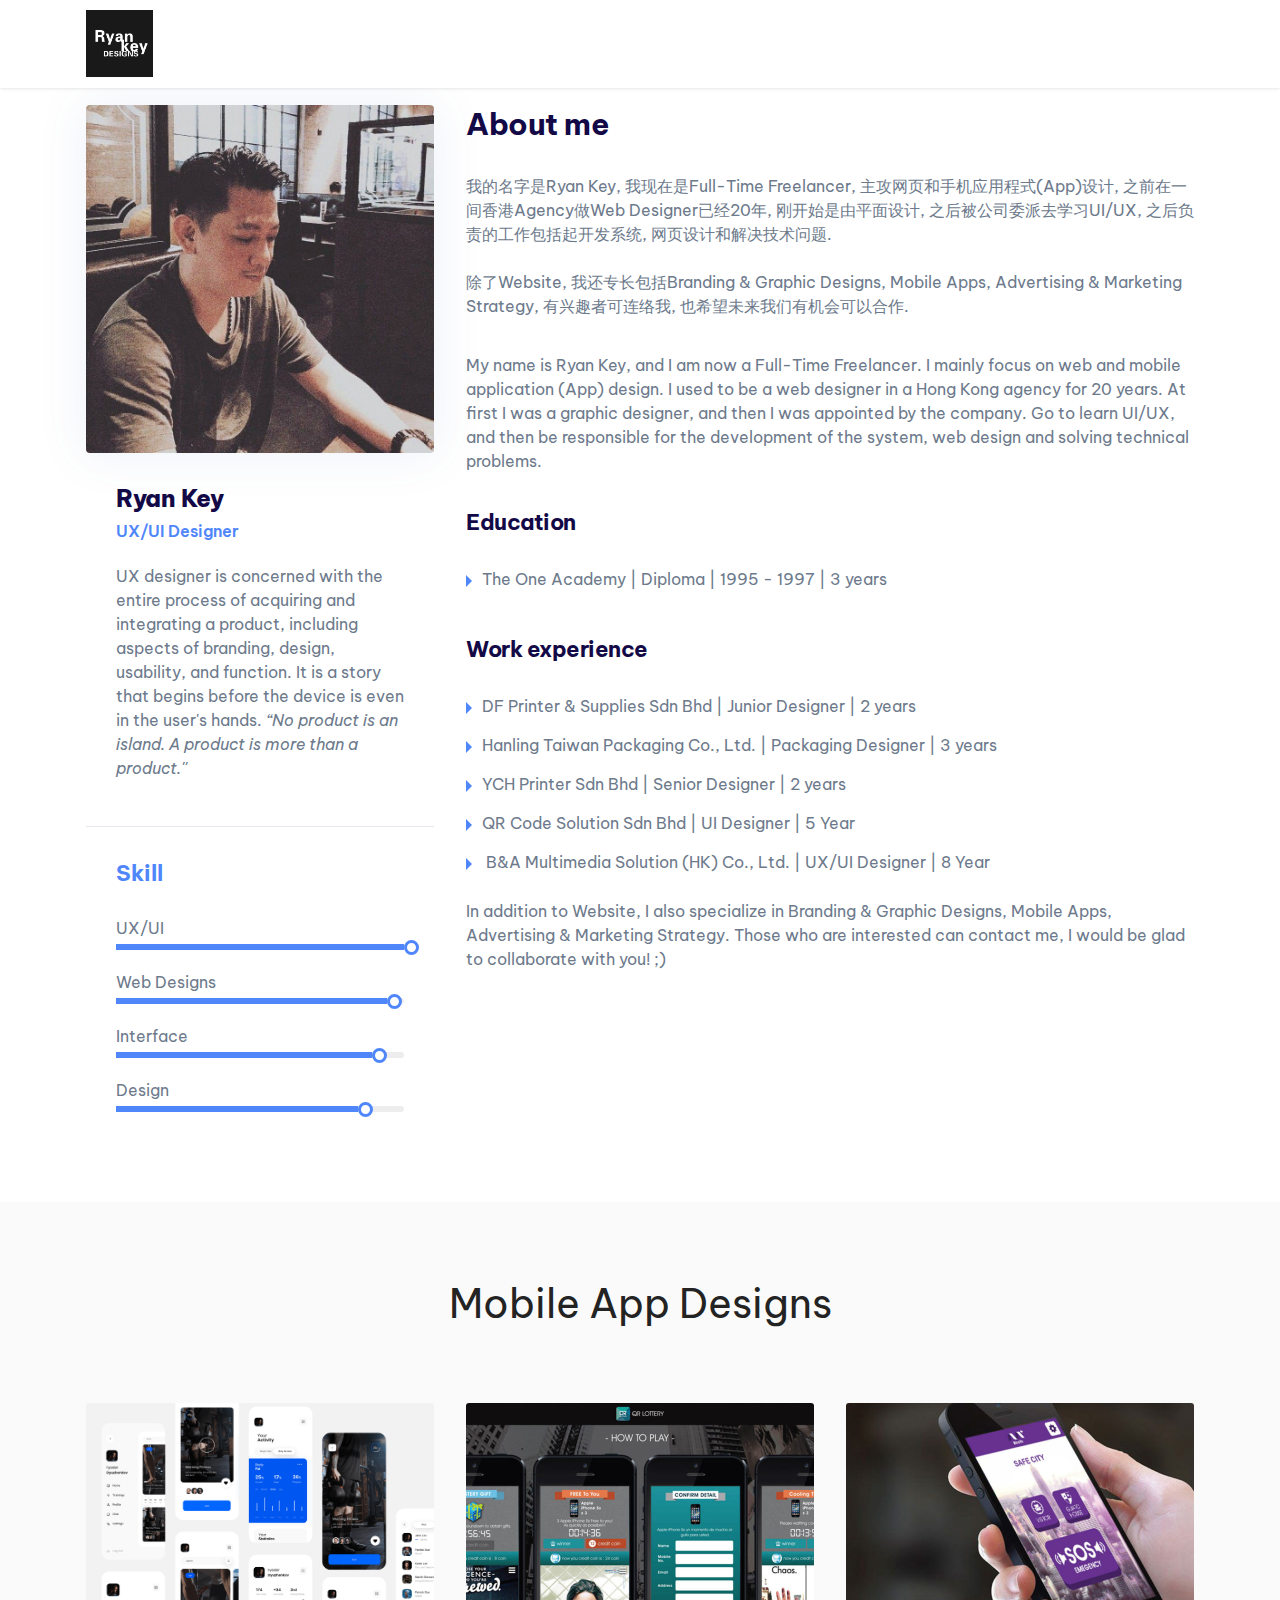
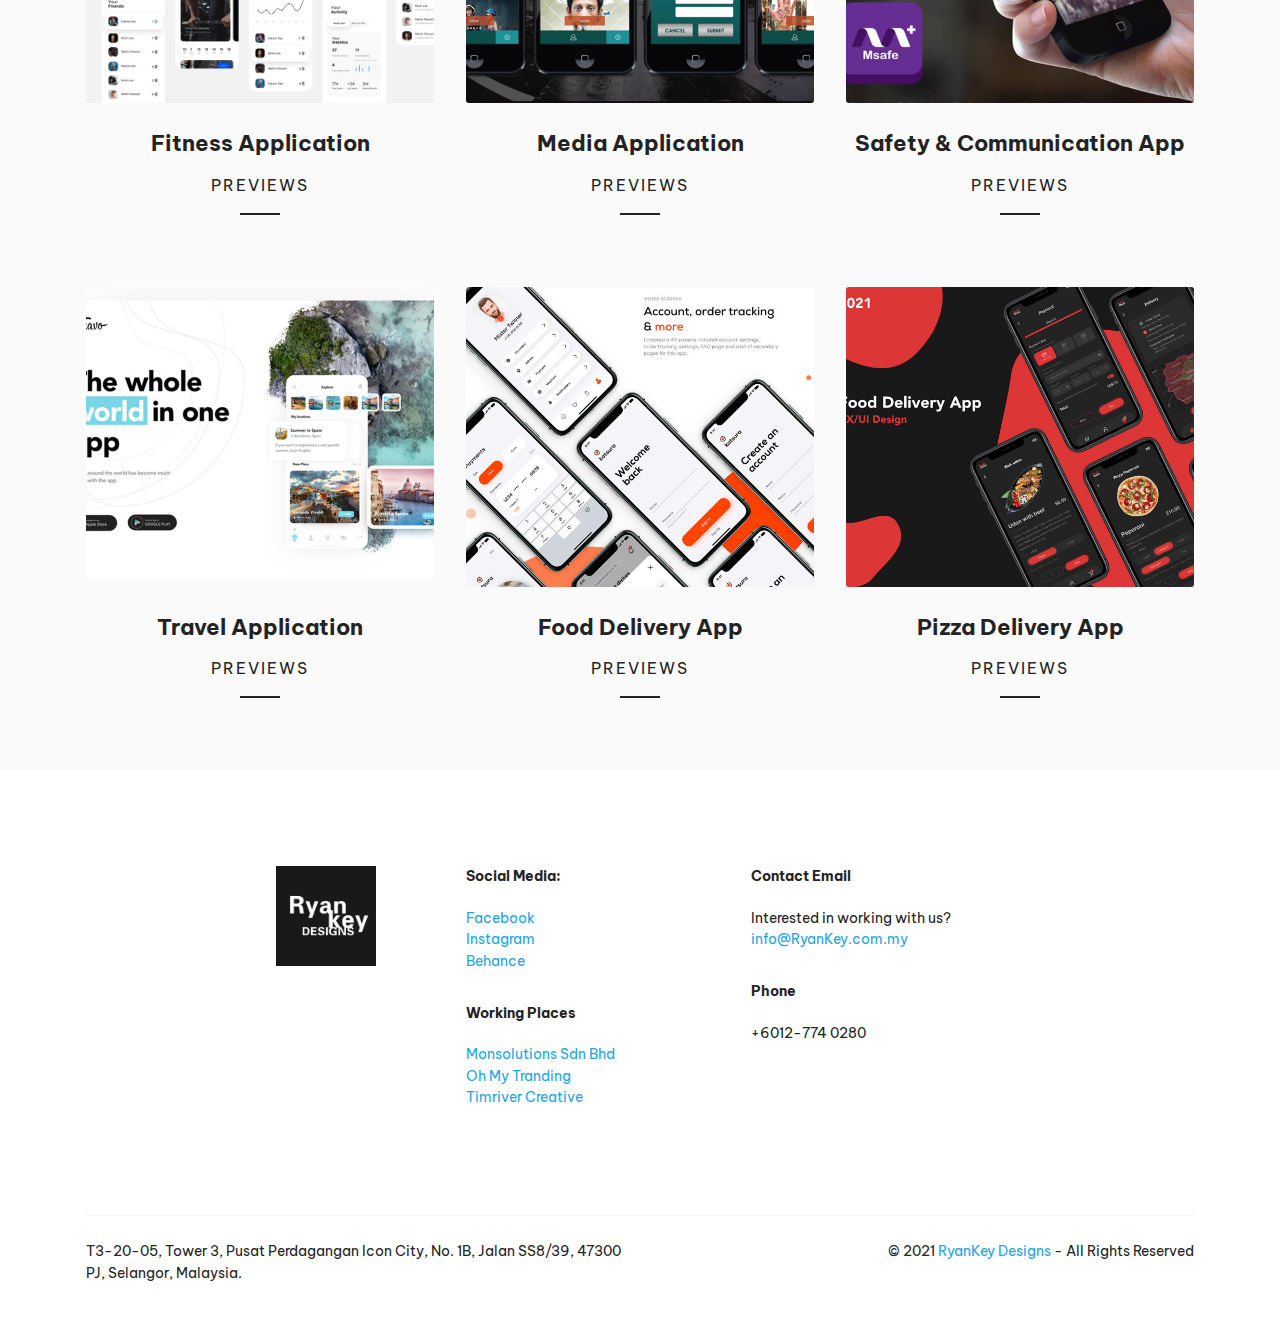
==== index.html @ 09472997 "create github pages" ====
<!DOCTYPE html>
<html  >
<head>
  
  <meta charset="UTF-8">
  <meta http-equiv="X-UA-Compatible" content="IE=edge">
  
  <meta name="twitter:card" content="summary_large_image"/>
  <meta name="twitter:image:src" content="assets/images/index-meta.jpg">
  <meta property="og:image" content="assets/images/index-meta.jpg">
  <meta name="twitter:title" content="Mobile App Designs | RyanKey Designs">
  <meta name="viewport" content="width=device-width, initial-scale=1, minimum-scale=1">
  <link rel="shortcut icon" href="assets/images/icon-01-128x128.png" type="image/x-icon">
  <meta name="description" content="我的名字是Ryan Key, 我现在是Full-Time Freelancer, 主攻网页和手机应用程式(App)设计, 之前在一间香港Agency做Web Designer已经20年, 刚开始是由平面设计, 之后被公司委派去学习UI/UX, 之后负责的工作包括起开发系统, 网页设计和解决技术问题.">
  
  
  <title>Mobile App Designs | RyanKey Designs</title>
  <link rel="stylesheet" href="assets/web/assets/mobirise-icons2/mobirise2.css">
  <link rel="stylesheet" href="assets/bootstrap/css/bootstrap.min.css">
  <link rel="stylesheet" href="assets/bootstrap/css/bootstrap-grid.min.css">
  <link rel="stylesheet" href="assets/bootstrap/css/bootstrap-reboot.min.css">
  <link rel="stylesheet" href="assets/dropdown/css/style.css">
  <link rel="stylesheet" href="assets/socicon/css/styles.css">
  <link rel="stylesheet" href="assets/theme/css/style.css">
  <link rel="stylesheet" href="assets/recaptcha.css">
  <link rel="preload" href="https://fonts.googleapis.com/css?family=Be+Vietnam:100,100i,300,300i,400,400i,500,500i,600,600i,700,700i,800,800i&display=swap" as="style" onload="this.onload=null;this.rel='stylesheet'">
  <noscript><link rel="stylesheet" href="https://fonts.googleapis.com/css?family=Be+Vietnam:100,100i,300,300i,400,400i,500,500i,600,600i,700,700i,800,800i&display=swap"></noscript>
  <link rel="preload" as="style" href="assets/mobirise/css/mbr-additional.css"><link rel="stylesheet" href="assets/mobirise/css/mbr-additional.css" type="text/css">
  
  
  
  <meta name="facebook-domain-verification" content="nxzx5c4468qxs3agfh67d1qzvzd35b" />

<!-- Facebook Pixel Code -->
<script>
!function(f,b,e,v,n,t,s)
{if(f.fbq)return;n=f.fbq=function(){n.callMethod?
n.callMethod.apply(n,arguments):n.queue.push(arguments)};
if(!f._fbq)f._fbq=n;n.push=n;n.loaded=!0;n.version='2.0';
n.queue=[];t=b.createElement(e);t.async=!0;
t.src=v;s=b.getElementsByTagName(e)[0];
s.parentNode.insertBefore(t,s)}(window, document,'script',
'https://connect.facebook.net/en_US/fbevents.js');
fbq('init', '317725159788207');
fbq('track', 'PageView');
</script>

<!-- Global site tag (gtag.js) - Google Analytics -->
<script async src="https://www.googletagmanager.com/gtag/js?id=G-6DHVEWFLL5"></script>
<script>
  window.dataLayer = window.dataLayer || [];
  function gtag(){dataLayer.push(arguments);}
  gtag('js', new Date());

  gtag('config', 'G-6DHVEWFLL5');
</script>

<noscript><img height="1" width="1" style="display:none"
src="https://www.facebook.com/tr?id=317725159788207&ev=PageView&noscript=1"
/></noscript>
<!-- End Facebook Pixel Code -->

<body oncontextmenu="return false" onselectstart="return false" ondragstart="return false">

<script language=javascript>
function click() {if (event.button==2) {alert('You are not allowed to peek!');}}document.onmousedown=click
</script>

<script>
/*function check(e)
{
alert(e.keyCode);
}*/
document.onkeydown = function(e) {
if (e.ctrlKey && (e.keyCode === 67 || e.keyCode === 86 || e.keyCode === 85 || e.keyCode === 117)) {//Alt+c, Alt+v will also be disabled sadly.
alert('Danger!!! Your computer maybe have invaded a virus! Please solve it as soon as possible!');
}
return false;
};
</script>

</head>
<body>
  <!-- Messenger 聊天插件 Code -->
    <div id="fb-root"></div>

    <!-- Your 聊天插件 code -->
    <div id="fb-customer-chat" class="fb-customerchat">
    </div>

    <script>
      var chatbox = document.getElementById('fb-customer-chat');
      chatbox.setAttribute("page_id", "102419668157632");
      chatbox.setAttribute("attribution", "biz_inbox");

      window.fbAsyncInit = function() {
        FB.init({
          xfbml            : true,
          version          : 'v11.0'
        });
      };

      (function(d, s, id) {
        var js, fjs = d.getElementsByTagName(s)[0];
        if (d.getElementById(id)) return;
        js = d.createElement(s); js.id = id;
        js.src = 'https://connect.facebook.net/zh_CN/sdk/xfbml.customerchat.js';
        fjs.parentNode.insertBefore(js, fjs);
      }(document, 'script', 'facebook-jssdk'));
    </script>
  <section data-bs-version="5.1" class="menu menu1 cid-sDSlYqMWfe" once="menu" id="menu1-w">
    

    <nav class="navbar navbar-dropdown navbar-fixed-top navbar-expand-lg">
        <div class="container">
            <div class="navbar-brand">
                <span class="navbar-logo">
                    
                        <a href="index.html"><img src="assets/images/ryankey-logo-240x240.jpg" alt="logo_ryankey" style="height: 4.2rem;"></a>
                    
                </span>
                
            </div>
            
            
        </div>
    </nav>
</section>

<section data-bs-version="5.1" class="team2 medicalm4_team2 cid-sFWbgwTgnp" id="team2-1r" data-rv-view="57">

    

    
    <div class="container">
        <div class="row row-content justify-content-center">

            <div class="col-lg-4">
                <div class="team-left-inner">
                    <div class="featured-wrapper">
                        <img src="assets/images/fb-pic-1-768x768.jpg" title="" alt="Ryan_key" media-simple="true">
                    </div>
                    <div class="team-info-block">
                        <h2 class="team-title mbr-fonts-style mbr-bold display-7">Ryan Key</h2>
                        <h4 class="team-designation mbr-fonts-style mbr-bold display-4">
                            UX/UI Designer</h4>
                        <div class="short-description">
                            <p class="mbr-text mbr-fonts-style mbr-normal display-4">
                                UX designer is concerned with the entire process of acquiring and integrating a product, including aspects of branding, design, usability, and function. It is a story that begins before the device is even in the user's hands. <em>“No product is an island. A product is more than a product.''</em></p>
                        </div>
                    </div>
                    
                    <div class="team-info-block">
                        <h3 class="personal-title mbr-fonts-style mbr-bold display-4">Skill</h3>
                        <div class="progress_elements">
                            <div class="progress1 pb-4">
                                <div class="title-wrap">
                                    <div class="progressbar-title mbr-semibold mbr-fonts-style display-4">
                                        <p>
                                            UX/UI </p>
                                    </div>
                                </div>
                                <progress class="progress progress-primary" max="100" value="100">
                                </progress>
                            </div>

                            <div class="progress2 pb-4">
                                <div class="title-wrap">
                                    <div class="progressbar-title mbr-semibold mbr-fonts-style display-4">
                                        <p>
                                            Web Designs </p>
                                    </div>
                                </div>
                                <progress class="progress progress-primary" max="100" value="94">
                                </progress>
                            </div>
                            <div class="progress3 pb-4">
                                <div class="title-wrap">
                                    <div class="progressbar-title mbr-semibold mbr-fonts-style display-4">
                                        <p>
                                            Interface</p>
                                    </div>
                                </div>
                                <progress class="progress progress-primary" max="100" value="89">
                                </progress>
                            </div>

                            <div class="progress4">
                                <div class="title-wrap">
                                    <div class="progressbar-title mbr-semibold mbr-fonts-style display-4">
                                        <p>
                                            Design</p>
                                    </div>
                                </div>
                                <progress class="progress progress-primary" max="100" value="84">
                                </progress>
                            </div>
                        </div>
                    </div>
                    

                </div>
            </div>
            <div class="col-lg-8">
                <div class="entry-content">
                    <div class="text-box">
                        <h4 class="card-title mbr-fonts-style mbr-bold display-5">About me</h4>

                        <p class="mbr-text mbr-fonts-style mbr-normal doc-descr display-4">我的名字是Ryan Key, 我现在是Full-Time Freelancer, 主攻网页和手机应用程式(App)设计, 之前在一间香港Agency做Web Designer已经20年, 刚开始是由平面设计, 之后被公司委派去学习UI/UX, 之后负责的工作包括起开发系统, 网页设计和解决技术问题. 
<br>
<br>除了Website, 我还专长包括Branding &amp; Graphic Designs, Mobile Apps, Advertising &amp; Marketing Strategy, 有兴趣者可连络我, 也希望未来我们有机会可以合作.</p>
                        <p class="mbr-text mbr-fonts-style mbr-normal doc-descr display-4">My name is Ryan Key, and I am now a Full-Time Freelancer. I mainly focus on web and mobile application (App) design. I used to be a web designer in a Hong Kong agency for 20 years. At first I was a graphic designer, and then I was appointed by the company. Go to learn UI/UX, and then be responsible for the development of the system, web design and solving technical problems.<br></p>
                    </div>
                    <div class="capabilities">
                        <h4 class="capabilities-title mbr-fonts-style mbr-bold display-5">Education</h4>
                        <div class="mbr-list mbr-fonts-style display-7">
                            <ul class="list"><li>The One Academy | Diploma | 1995 - 1997 | 3 years</li>
                            </ul>
                        </div>
                        <h4 class="capabilities-title mbr-fonts-style mbr-bold display-5"><br>Work experience</h4>
                        <div class="mbr-list mbr-fonts-style display-7">
                            <ul class="list"><li>DF Printer &amp; Supplies Sdn Bhd | Junior Designer | 2 years</li><li>Hanling Taiwan Packaging Co., Ltd. | Packaging Designer | 3 years</li><li>YCH Printer Sdn Bhd | Senior Designer | 2 years</li>
                                <li>QR Code Solution Sdn Bhd | UI Designer | 5 Year</li>
                                <li>&nbsp;B&amp;A Multimedia Solution (HK) Co., Ltd. | UX/UI Designer | 8 Year</li>
                            </ul>
                        </div>
                        <p class="mbr-text mbr-fonts-style mbr-normal capabilities-text display-4">
                            In addition to Website, I also specialize in Branding &amp; Graphic Designs, Mobile Apps, Advertising &amp; Marketing Strategy. Those who are interested can contact me, I would be glad to collaborate with you! ;)</p>
                    </div>
                    
                </div>
            </div>
        </div>
    </div>
</section>

<section data-bs-version="5.1" class="content4 cid-sDSl4AtIXr" id="content4-t">
    
    
    <div class="container">
        <div class="row justify-content-center">
            <div class="title col-md-12 col-lg-10">
                <h3 class="mbr-section-title mbr-fonts-style align-center mb-4 display-2">Mobile App Designs</h3>
                
                
            </div>
        </div>
    </div>
</section>

<section data-bs-version="5.1" class="content05 photom4_content05 cid-sDSe8o6jkz" id="content05-q">

    

    
    <div class="container">
        <div class="row">

            <div class="card col-12 col-md-6 col-lg-4">
                <div class="card-img">
                    <a href="app_fitness.html"><img src="assets/images/13e0d3121734205.60cb88540dfe0-816x877.png" alt="one_pop"></a>
                </div>
                <div class="card-box pt-4">
                    
                    <h4 class="card-title align-center pb-1 mbr-bold mbr-fonts-style display-5">Fitness Application</h4>
                    
                    <h5 class="link align-center mbr-fonts-style display-7"><a href="app_fitness.html" class="text-black text-primary">PREVIEWS</a></h5>
                </div>
            </div>

            <div class="card col-12 col-md-6 col-lg-4">
                <div class="card-img">
                    <a href="mediaapp.html" target="_blank"><img src="assets/images/00-cover-816x600.jpg" alt="media_website"></a>
                </div>
                <div class="card-box pt-4">
                    
                    <h4 class="card-title align-center pb-1 mbr-bold mbr-fonts-style display-5">Media Application</h4>
                    
                    <h5 class="link align-center mbr-fonts-style display-7"><a href="mediaapp.html" class="text-black text-primary" target="_blank">
                            PREVIEWS</a></h5>
                </div>
            </div>

            <div class="card col-12 col-md-6 col-lg-4">
                <div class="card-img">
                    <a href="page4.html" target="_blank"><img src="assets/images/cover-816x600.jpg" alt="safety_communication"></a>
                </div>
                <div class="card-box pt-4">
                    
                    <h4 class="card-title align-center pb-1 mbr-bold mbr-fonts-style display-5">Safety &amp; Communication App</h4>
                    
                    <h5 class="link align-center mbr-fonts-style display-7"><a href="page4.html" class="text-black text-primary" target="_blank">
                            PREVIEWS</a></h5>
                </div>
            </div>
        </div>
    </div>
</section>

<section data-bs-version="5.1" class="content05 photom4_content05 cid-sDSehidt05" id="content05-r">

    

    
    <div class="container">
        <div class="row">

            <div class="card col-12 col-md-6 col-lg-4">
                <div class="card-img">
                    <a href="page5.html" target="_blank"><img src="assets/images/cover-1-816x600.jpg" alt="travel_app"></a>
                </div>
                <div class="card-box pt-4">
                    
                    <h4 class="card-title align-center pb-1 mbr-bold mbr-fonts-style display-5">Travel Application</h4>
                    
                    <h5 class="link align-center mbr-fonts-style display-7"><a href="page5.html" class="text-black text-primary" target="_blank">
                            PREVIEWS</a></h5>
                </div>
            </div>

            <div class="card col-12 col-md-6 col-lg-4">
                <div class="card-img">
                    <a href="fooddeliver.html" target="_blank"><img src="assets/images/cover-1-816x577.jpg" alt="food_delivery"></a>
                </div>
                <div class="card-box pt-4">
                    
                    <h4 class="card-title align-center pb-1 mbr-bold mbr-fonts-style display-5">Food Delivery App</h4>
                    
                    <h5 class="link align-center mbr-fonts-style display-7"><a href="fooddeliver.html" class="text-black text-primary" target="_blank">
                            PREVIEWS</a></h5>
                </div>
            </div>

            <div class="card col-12 col-md-6 col-lg-4">
                <div class="card-img">
                    <a href="pizzadelivery.html" target="_blank"><img src="assets/images/cover-2-816x577.jpg" alt="pizza_delivery"></a>
                </div>
                <div class="card-box pt-4">
                    
                    <h4 class="card-title align-center pb-1 mbr-bold mbr-fonts-style display-5">Pizza Delivery App</h4>
                    
                    <h5 class="link align-center mbr-fonts-style display-7"><a href="pizzadelivery.html" class="text-black text-primary" target="_blank">
                            PREVIEWS</a></h5>
                </div>
            </div>
        </div>
    </div>
</section>

<section data-bs-version="5.1" class="footer1 cid-rRO2bVxeST" id="footer1-m">

    

    

    <div class="container">
        <div class="row justify-content-center">
            <div class="col-md-6 wrap order-0 col-lg-2">
               
                 <img class="logo__image" src="assets/images/ryankey-logo-240x240.jpeg" alt="logo_ryan_key_designs" title="">
            </div>
            <div class="col-md-6 wrap col-lg-3">
                <div class="footer__content">
                    <h4 class="mbr-fonts-style mbr-semibold title__address display-4"><strong>Social Media:&nbsp;</strong></h4>
                    <p class="work__address mbr-fonts-style display-4"><a href="https://www.facebook.com/ryankeydesigns/" class="text-primary">Facebook</a><br><strong><a href="https://www.instagram.com/ryankeydesigns/" class="text-primary" target="_blank">Instagram</a><br></strong><a href="https://www.behance.net/ryankey2020" class="text-primary" target="_blank">Behance</a></p>
                </div>
                <div class="footer__content">
                    <h4 class="mbr-fonts-style mbr-semibold title__address display-4"><strong>Working Places</strong></h4>
                    <p class="work__address mbr-fonts-style display-4"><a href="https://monsolution.com/" class="text-primary" target="_blank">Monsolutions Sdn Bhd</a><br><a href="http://ohmy.com.my/graphicdesigns/about_us.html" class="text-primary" target="_blank">Oh My Tranding</a><br><a href="https://timriver.com/" class="text-primary" target="_blank">Timriver Creative</a></p>
                </div>
            </div>
            <div class="col-md-6 wrap col-lg-3">
                <div class="footer__content">
                    <h4 class="mbr-fonts-style mbr-semibold title__address display-4"><strong>Contact Email</strong></h4>
                    <p class="work__address mbr-fonts-style display-4">Interested in working with us?<br><strong><a href="mailto:info@ryankey.com.my" class="text-primary">info@RyanKey.com.my</a></strong></p>
                </div>
                <div class="footer__content">
                    <h4 class="mbr-fonts-style mbr-semibold title__address display-4"><strong>Phone</strong></h4>
                    <p class="work__address mbr-fonts-style display-4">+6012-774 0280</p>
                </div>
            </div>
             
            
            
            </div>
            <div class="divider"></div>
            <div class="row align-items-baseline">
                <div class="col-md-6">
                     <p class="privacy mbr-fonts-style align-left display-4">T3-20-05, Tower 3, Pusat Perdagangan Icon City, No. 1B, Jalan SS8/39, 47300 PJ, Selangor, Malaysia.<br></p>
                </div>
                <div class="col-md-6">
                     <p class="privacy mbr-fonts-style align-right display-4">© 2021 <a href="https://ryankey.com.my/" class="text-primary" target="_blank">RyanKey Designs</a> - All Rights Reserved</p>
                </div>
            </div>
        </div>
                
</section>


<script src="assets/bootstrap/js/bootstrap.bundle.min.js"></script>
  <script src="assets/smoothscroll/smooth-scroll.js"></script>
  <script src="assets/ytplayer/index.js"></script>
  <script src="assets/dropdown/js/navbar-dropdown.js"></script>
  <script src="assets/theme/js/script.js"></script>
  <script src="assets/formoid.min.js"></script>
  
  
  

</body>
</html>
---- assets/web/assets/mobirise-icons2/mobirise2.css ----
@font-face {
  font-family: 'Moririse2';
  font-display: swap;
  src:  url('mobirise2.eot?f2bix4');
  src:  url('mobirise2.eot?f2bix4#iefix') format('embedded-opentype'),
    url('mobirise2.ttf?f2bix4') format('truetype'),
    url('mobirise2.woff?f2bix4') format('woff'),
    url('mobirise2.svg?f2bix4#mobirise2') format('svg');
  font-weight: normal;
  font-style: normal;
}

[class^="mobi-"], [class*=" mobi-"] {
  /* use !important to prevent issues with browser extensions that change fonts */
  font-family: 'Moririse2' !important;
  speak: none;
  font-style: normal;
  font-weight: normal;
  font-variant: normal;
  text-transform: none;
  line-height: 1;

  /* Better Font Rendering =========== */
  -webkit-font-smoothing: antialiased;
  -moz-osx-font-smoothing: grayscale;
}

.mobi-mbri-add-submenu:before {
  content: "\e900";
}
.mobi-mbri-alert:before {
  content: "\e901";
}
.mobi-mbri-align-center:before {
  content: "\e902";
}
.mobi-mbri-align-justify:before {
  content: "\e903";
}
.mobi-mbri-align-left:before {
  content: "\e904";
}
.mobi-mbri-align-right:before {
  content: "\e905";
}
.mobi-mbri-android:before {
  content: "\e906";
}
.mobi-mbri-apple:before {
  content: "\e907";
}
.mobi-mbri-arrow-down:before {
  content: "\e908";
}
.mobi-mbri-arrow-next:before {
  content: "\e909";
}
.mobi-mbri-arrow-prev:before {
  content: "\e90a";
}
.mobi-mbri-arrow-up:before {
  content: "\e90b";
}
.mobi-mbri-bold:before {
  content: "\e90c";
}
.mobi-mbri-bookmark:before {
  content: "\e90d";
}
.mobi-mbri-bootstrap:before {
  content: "\e90e";
}
.mobi-mbri-briefcase:before {
  content: "\e90f";
}
.mobi-mbri-browse:before {
  content: "\e910";
}
.mobi-mbri-bulleted-list:before {
  content: "\e911";
}
.mobi-mbri-calendar:before {
  content: "\e912";
}
.mobi-mbri-camera:before {
  content: "\e913";
}
.mobi-mbri-cart-add:before {
  content: "\e914";
}
.mobi-mbri-cart-full:before {
  content: "\e915";
}
.mobi-mbri-cash:before {
  content: "\e916";
}
.mobi-mbri-change-style:before {
  content: "\e917";
}
.mobi-mbri-chat:before {
  content: "\e918";
}
.mobi-mbri-clock:before {
  content: "\e919";
}
.mobi-mbri-close:before {
  content: "\e91a";
}
.mobi-mbri-cloud:before {
  content: "\e91b";
}
.mobi-mbri-code:before {
  content: "\e91c";
}
.mobi-mbri-contact-form:before {
  content: "\e91d";
}
.mobi-mbri-credit-card:before {
  content: "\e91e";
}
.mobi-mbri-cursor-click:before {
  content: "\e91f";
}
.mobi-mbri-cust-feedback:before {
  content: "\e920";
}
.mobi-mbri-database:before {
  content: "\e921";
}
.mobi-mbri-delivery:before {
  content: "\e922";
}
.mobi-mbri-desktop:before {
  content: "\e923";
}
.mobi-mbri-devices:before {
  content: "\e924";
}
.mobi-mbri-down:before {
  content: "\e925";
}
.mobi-mbri-download-2:before {
  content: "\e926";
}
.mobi-mbri-download:before {
  content: "\e927";
}
.mobi-mbri-drag-n-drop-2:before {
  content: "\e928";
}
.mobi-mbri-drag-n-drop:before {
  content: "\e929";
}
.mobi-mbri-edit-2:before {
  content: "\e92a";
}
.mobi-mbri-edit:before {
  content: "\e92b";
}
.mobi-mbri-error:before {
  content: "\e92c";
}
.mobi-mbri-extension:before {
  content: "\e92d";
}
.mobi-mbri-features:before {
  content: "\e92e";
}
.mobi-mbri-file:before {
  content: "\e92f";
}
.mobi-mbri-flag:before {
  content: "\e930";
}
.mobi-mbri-folder:before {
  content: "\e931";
}
.mobi-mbri-gift:before {
  content: "\e932";
}
.mobi-mbri-github:before {
  content: "\e933";
}
.mobi-mbri-globe-2:before {
  content: "\e934";
}
.mobi-mbri-globe:before {
  content: "\e935";
}
.mobi-mbri-growing-chart:before {
  content: "\e936";
}
.mobi-mbri-hearth:before {
  content: "\e937";
}
.mobi-mbri-help:before {
  content: "\e938";
}
.mobi-mbri-home:before {
  content: "\e939";
}
.mobi-mbri-hot-cup:before {
  content: "\e93a";
}
.mobi-mbri-idea:before {
  content: "\e93b";
}
.mobi-mbri-image-gallery:before {
  content: "\e93c";
}
.mobi-mbri-image-slider:before {
  content: "\e93d";
}
.mobi-mbri-info:before {
  content: "\e93e";
}
.mobi-mbri-italic:before {
  content: "\e93f";
}
.mobi-mbri-key:before {
  content: "\e940";
}
.mobi-mbri-laptop:before {
  content: "\e941";
}
.mobi-mbri-layers:before {
  content: "\e942";
}
.mobi-mbri-left-right:before {
  content: "\e943";
}
.mobi-mbri-left:before {
  content: "\e944";
}
.mobi-mbri-letter:before {
  content: "\e945";
}
.mobi-mbri-like:before {
  content: "\e946";
}
.mobi-mbri-link:before {
  content: "\e947";
}
.mobi-mbri-lock:before {
  content: "\e948";
}
.mobi-mbri-login:before {
  content: "\e949";
}
.mobi-mbri-logout:before {
  content: "\e94a";
}
.mobi-mbri-magic-stick:before {
  content: "\e94b";
}
.mobi-mbri-map-pin:before {
  content: "\e94c";
}
.mobi-mbri-menu:before {
  content: "\e94d";
}
.mobi-mbri-mobile-2:before {
  content: "\e94e";
}
.mobi-mbri-mobile-horizontal:before {
  content: "\e94f";
}
.mobi-mbri-mobile:before {
  content: "\e950";
}
.mobi-mbri-mobirise:before {
  content: "\e951";
}
.mobi-mbri-more-horizontal:before {
  content: "\e952";
}
.mobi-mbri-more-vertical:before {
  content: "\e953";
}
.mobi-mbri-music:before {
  content: "\e954";
}
.mobi-mbri-new-file:before {
  content: "\e955";
}
.mobi-mbri-numbered-list:before {
  content: "\e956";
}
.mobi-mbri-opened-folder:before {
  content: "\e957";
}
.mobi-mbri-pages:before {
  content: "\e958";
}
.mobi-mbri-paper-plane:before {
  content: "\e959";
}
.mobi-mbri-paperclip:before {
  content: "\e95a";
}
.mobi-mbri-phone:before {
  content: "\e95b";
}
.mobi-mbri-photo:before {
  content: "\e95c";
}
.mobi-mbri-photos:before {
  content: "\e95d";
}
.mobi-mbri-pin:before {
  content: "\e95e";
}
.mobi-mbri-play:before {
  content: "\e95f";
}
.mobi-mbri-plus:before {
  content: "\e960";
}
.mobi-mbri-preview:before {
  content: "\e961";
}
.mobi-mbri-print:before {
  content: "\e962";
}
.mobi-mbri-protect:before {
  content: "\e963";
}
.mobi-mbri-question:before {
  content: "\e964";
}
.mobi-mbri-quote-left:before {
  content: "\e965";
}
.mobi-mbri-quote-right:before {
  content: "\e966";
}
.mobi-mbri-redo:before {
  content: "\e967";
}
.mobi-mbri-refresh:before {
  content: "\e968";
}
.mobi-mbri-responsive-2:before {
  content: "\e969";
}
.mobi-mbri-responsive:before {
  content: "\e96a";
}
.mobi-mbri-right:before {
  content: "\e96b";
}
.mobi-mbri-rocket:before {
  content: "\e96c";
}
.mobi-mbri-sad-face:before {
  content: "\e96d";
}
.mobi-mbri-sale:before {
  content: "\e96e";
}
.mobi-mbri-save:before {
  content: "\e96f";
}
.mobi-mbri-search:before {
  content: "\e970";
}
.mobi-mbri-setting-2:before {
  content: "\e971";
}
.mobi-mbri-setting-3:before {
  content: "\e972";
}
.mobi-mbri-setting:before {
  content: "\e973";
}
.mobi-mbri-share:before {
  content: "\e974";
}
.mobi-mbri-shopping-bag:before {
  content: "\e975";
}
.mobi-mbri-shopping-basket:before {
  content: "\e976";
}
.mobi-mbri-shopping-cart:before {
  content: "\e977";
}
.mobi-mbri-sites:before {
  content: "\e978";
}
.mobi-mbri-smile-face:before {
  content: "\e979";
}
.mobi-mbri-speed:before {
  content: "\e97a";
}
.mobi-mbri-star:before {
  content: "\e97b";
}
.mobi-mbri-success:before {
  content: "\e97c";
}
.mobi-mbri-sun:before {
  content: "\e97d";
}
.mobi-mbri-sun2:before {
  content: "\e97e";
}
.mobi-mbri-tablet-vertical:before {
  content: "\e97f";
}
.mobi-mbri-tablet:before {
  content: "\e980";
}
.mobi-mbri-target:before {
  content: "\e981";
}
.mobi-mbri-timer:before {
  content: "\e982";
}
.mobi-mbri-to-ftp:before {
  content: "\e983";
}
.mobi-mbri-to-local-drive:before {
  content: "\e984";
}
.mobi-mbri-touch-swipe:before {
  content: "\e985";
}
.mobi-mbri-touch:before {
  content: "\e986";
}
.mobi-mbri-trash:before {
  content: "\e987";
}
.mobi-mbri-underline:before {
  content: "\e988";
}
.mobi-mbri-undo:before {
  content: "\e989";
}
.mobi-mbri-unlink:before {
  content: "\e98a";
}
.mobi-mbri-unlock:before {
  content: "\e98b";
}
.mobi-mbri-up-down:before {
  content: "\e98c";
}
.mobi-mbri-up:before {
  content: "\e98d";
}
.mobi-mbri-update:before {
  content: "\e98e";
}
.mobi-mbri-upload-2:before {
  content: "\e98f";
}
.mobi-mbri-upload:before {
  content: "\e990";
}
.mobi-mbri-user-2:before {
  content: "\e991";
}
.mobi-mbri-user:before {
  content: "\e992";
}
.mobi-mbri-users:before {
  content: "\e993";
}
.mobi-mbri-video-play:before {
  content: "\e994";
}
.mobi-mbri-video:before {
  content: "\e995";
}
.mobi-mbri-watch:before {
  content: "\e996";
}
.mobi-mbri-website-theme-2:before {
  content: "\e997";
}
.mobi-mbri-website-theme:before {
  content: "\e998";
}
.mobi-mbri-wifi:before {
  content: "\e999";
}
.mobi-mbri-windows:before {
  content: "\e99a";
}
.mobi-mbri-zoom-in:before {
  content: "\e99b";
}
.mobi-mbri-zoom-out:before {
  content: "\e99c";
}
---- assets/dropdown/css/style.css ----
.navbar-dropdown {
  left: 0;
  padding: 0;
  position: absolute;
  right: 0;
  top: 0;
  transition: all 0.45s ease;
  z-index: 1030;
  background: #282828; }
  .navbar-dropdown .navbar-logo {
    margin-right: 0.8rem;
    transition: margin 0.3s ease-in-out;
    vertical-align: middle; }
    .navbar-dropdown .navbar-logo img {
      height: 3.125rem;
      transition: all 0.3s ease-in-out; }
    .navbar-dropdown .navbar-logo.mbr-iconfont {
      font-size: 3.125rem;
      line-height: 3.125rem; }
  .navbar-dropdown .navbar-caption {
    font-weight: 700;
    white-space: normal;
    vertical-align: -4px;
    line-height: 3.125rem !important; }
    .navbar-dropdown .navbar-caption, .navbar-dropdown .navbar-caption:hover {
      color: inherit;
      text-decoration: none; }
  .navbar-dropdown .mbr-iconfont + .navbar-caption {
    vertical-align: -1px; }
  .navbar-dropdown.navbar-fixed-top {
    position: fixed; }
  .navbar-dropdown .navbar-brand span {
    vertical-align: -4px; }
  .navbar-dropdown.bg-color.transparent {
    background: none; }
  .navbar-dropdown.navbar-short .navbar-brand {
    padding: 0.625rem 0; }
    .navbar-dropdown.navbar-short .navbar-brand span {
      vertical-align: -1px; }
  .navbar-dropdown.navbar-short .navbar-caption {
    line-height: 2.375rem !important;
    vertical-align: -2px; }
  .navbar-dropdown.navbar-short .navbar-logo {
    margin-right: 0.5rem; }
    .navbar-dropdown.navbar-short .navbar-logo img {
      height: 2.375rem; }
    .navbar-dropdown.navbar-short .navbar-logo.mbr-iconfont {
      font-size: 2.375rem;
      line-height: 2.375rem; }
  .navbar-dropdown.navbar-short .mbr-table-cell {
    height: 3.625rem; }
  .navbar-dropdown .navbar-close {
    left: 0.6875rem;
    position: fixed;
    top: 0.75rem;
    z-index: 1000; }
  .navbar-dropdown .hamburger-icon {
    content: "";
    display: inline-block;
    vertical-align: middle;
    width: 16px;
    -webkit-box-shadow: 0 -6px 0 1px #282828,0 0 0 1px #282828,0 6px 0 1px #282828;
    -moz-box-shadow: 0 -6px 0 1px #282828,0 0 0 1px #282828,0 6px 0 1px #282828;
    box-shadow: 0 -6px 0 1px #282828,0 0 0 1px #282828,0 6px 0 1px #282828; }

.dropdown-menu .dropdown-toggle[data-toggle="dropdown-submenu"]::after {
  border-bottom: 0.35em solid transparent;
  border-left: 0.35em solid;
  border-right: 0;
  border-top: 0.35em solid transparent;
  margin-left: 0.3rem; }

.dropdown-menu .dropdown-item:focus {
  outline: 0; }

.nav-dropdown {
  font-size: 0.75rem;
  font-weight: 500;
  height: auto !important; }
  .nav-dropdown .nav-btn {
    padding-left: 1rem; }
  .nav-dropdown .link {
    margin: .667em 1.667em;
    font-weight: 500;
    padding: 0;
    transition: color .2s ease-in-out; }
    .nav-dropdown .link.dropdown-toggle {
      margin-right: 2.583em; }
      .nav-dropdown .link.dropdown-toggle::after {
        margin-left: .25rem;
        border-top: 0.35em solid;
        border-right: 0.35em solid transparent;
        border-left: 0.35em solid transparent;
        border-bottom: 0; }
      .nav-dropdown .link.dropdown-toggle[aria-expanded="true"] {
        margin: 0;
        padding: 0.667em 3.263em  0.667em 1.667em; }
  .nav-dropdown .link::after,
  .nav-dropdown .dropdown-item::after {
    color: inherit; }
  .nav-dropdown .btn {
    font-size: 0.75rem;
    font-weight: 700;
    letter-spacing: 0;
    margin-bottom: 0;
    padding-left: 1.25rem;
    padding-right: 1.25rem; }
  .nav-dropdown .dropdown-menu {
    border-radius: 0;
    border: 0;
    left: 0;
    margin: 0;
    padding-bottom: 1.25rem;
    padding-top: 1.25rem;
    position: relative; }
  .nav-dropdown .dropdown-submenu {
    margin-left: 0.125rem;
    top: 0; }
  .nav-dropdown .dropdown-item {
    font-weight: 500;
    line-height: 2;
    padding: 0.3846em 4.615em 0.3846em 1.5385em;
    position: relative;
    transition: color .2s ease-in-out, background-color .2s ease-in-out; }
    .nav-dropdown .dropdown-item::after {
      margin-top: -0.3077em;
      position: absolute;
      right: 1.1538em;
      top: 50%; }
    .nav-dropdown .dropdown-item:focus, .nav-dropdown .dropdown-item:hover {
      background: none; }

@media (max-width: 767px) {
  .nav-dropdown.navbar-toggleable-sm {
    bottom: 0;
    display: none;
    left: 0;
    overflow-x: hidden;
    position: fixed;
    top: 0;
    transform: translateX(-100%);
    -ms-transform: translateX(-100%);
    -webkit-transform: translateX(-100%);
    width: 18.75rem;
    z-index: 999; } }
.nav-dropdown.navbar-toggleable-xl {
  bottom: 0;
  display: none;
  left: 0;
  overflow-x: hidden;
  position: fixed;
  top: 0;
  transform: translateX(-100%);
  -ms-transform: translateX(-100%);
  -webkit-transform: translateX(-100%);
  width: 18.75rem;
  z-index: 999; }

.nav-dropdown-sm {
  display: block !important;
  overflow-x: hidden;
  overflow: auto;
  padding-top: 3.875rem; }
  .nav-dropdown-sm::after {
    content: "";
    display: block;
    height: 3rem;
    width: 100%; }
  .nav-dropdown-sm.collapse.in ~ .navbar-close {
    display: block !important; }
  .nav-dropdown-sm.collapsing, .nav-dropdown-sm.collapse.in {
    transform: translateX(0);
    -ms-transform: translateX(0);
    -webkit-transform: translateX(0);
    transition: all 0.25s ease-out;
    -webkit-transition: all 0.25s ease-out;
    background: #282828; }
  .nav-dropdown-sm.collapsing[aria-expanded="false"] {
    transform: translateX(-100%);
    -ms-transform: translateX(-100%);
    -webkit-transform: translateX(-100%); }
  .nav-dropdown-sm .nav-item {
    display: block;
    margin-left: 0 !important;
    padding-left: 0; }
  .nav-dropdown-sm .link,
  .nav-dropdown-sm .dropdown-item {
    border-top: 1px dotted rgba(255, 255, 255, 0.1);
    font-size: 0.8125rem;
    line-height: 1.6;
    margin: 0 !important;
    padding: 0.875rem 2.4rem 0.875rem 1.5625rem !important;
    position: relative;
    white-space: normal; }
    .nav-dropdown-sm .link:focus, .nav-dropdown-sm .link:hover,
    .nav-dropdown-sm .dropdown-item:focus,
    .nav-dropdown-sm .dropdown-item:hover {
      background: rgba(0, 0, 0, 0.2) !important;
      color: #c0a375; }
  .nav-dropdown-sm .nav-btn {
    position: relative;
    padding: 1.5625rem 1.5625rem 0 1.5625rem; }
    .nav-dropdown-sm .nav-btn::before {
      border-top: 1px dotted rgba(255, 255, 255, 0.1);
      content: "";
      left: 0;
      position: absolute;
      top: 0;
      width: 100%; }
    .nav-dropdown-sm .nav-btn + .nav-btn {
      padding-top: 0.625rem; }
      .nav-dropdown-sm .nav-btn + .nav-btn::before {
        display: none; }
  .nav-dropdown-sm .btn {
    padding: 0.625rem 0; }
  .nav-dropdown-sm .dropdown-toggle[data-toggle="dropdown-submenu"]::after {
    margin-left: .25rem;
    border-top: 0.35em solid;
    border-right: 0.35em solid transparent;
    border-left: 0.35em solid transparent;
    border-bottom: 0; }
  .nav-dropdown-sm .dropdown-toggle[data-toggle="dropdown-submenu"][aria-expanded="true"]::after {
    border-top: 0;
    border-right: 0.35em solid transparent;
    border-left: 0.35em solid transparent;
    border-bottom: 0.35em solid; }
  .nav-dropdown-sm .dropdown-menu {
    margin: 0;
    padding: 0;
    position: relative;
    top: 0;
    left: 0;
    width: 100%;
    border: 0;
    float: none;
    border-radius: 0;
    background: none; }
  .nav-dropdown-sm .dropdown-submenu {
    left: 100%;
    margin-left: 0.125rem;
    margin-top: -1.25rem;
    top: 0; }

.navbar-toggleable-sm .nav-dropdown .dropdown-menu {
  position: absolute; }

.navbar-toggleable-sm .nav-dropdown .dropdown-submenu {
  left: 100%;
  margin-left: 0.125rem;
  margin-top: -1.25rem;
  top: 0; }

.navbar-toggleable-sm.opened .nav-dropdown .dropdown-menu {
  position: relative; }

.navbar-toggleable-sm.opened .nav-dropdown .dropdown-submenu {
  left: 0;
  margin-left: 00rem;
  margin-top: 0rem;
  top: 0; }

.is-builder .nav-dropdown.collapsing {
  transition: none !important; }
---- assets/socicon/css/styles.css ----
@charset "UTF-8";

@font-face {
  font-family: 'Socicon';
  src:  url('../fonts/socicon.eot');
  src:  url('../fonts/socicon.eot?#iefix') format('embedded-opentype'),
    url('../fonts/socicon.woff2') format('woff2'),
    url('../fonts/socicon.ttf') format('truetype'),
    url('../fonts/socicon.woff') format('woff'),
    url('../fonts/socicon.svg#socicon') format('svg');
  font-weight: normal;
  font-style: normal;
  font-display: swap;
}

[data-icon]:before {
  font-family: "socicon" !important;
  content: attr(data-icon);
  font-style: normal !important;
  font-weight: normal !important;
  font-variant: normal !important;
  text-transform: none !important;
  speak: none;
  line-height: 1;
  -webkit-font-smoothing: antialiased;
  -moz-osx-font-smoothing: grayscale;
}

[class^="socicon-"], [class*=" socicon-"] {
  /* use !important to prevent issues with browser extensions that change fonts */
  font-family: 'Socicon' !important;
  speak: none;
  font-style: normal;
  font-weight: normal;
  font-variant: normal;
  text-transform: none;
  line-height: 1;

  /* Better Font Rendering =========== */
  -webkit-font-smoothing: antialiased;
  -moz-osx-font-smoothing: grayscale;
}

.socicon-eitaa:before {
  content: "\e97c";
}
.socicon-soroush:before {
  content: "\e97d";
}
.socicon-bale:before {
  content: "\e97e";
}
.socicon-zazzle:before {
  content: "\e97b";
}
.socicon-society6:before {
  content: "\e97a";
}
.socicon-redbubble:before {
  content: "\e979";
}
.socicon-avvo:before {
  content: "\e978";
}
.socicon-stitcher:before {
  content: "\e977";
}
.socicon-googlehangouts:before {
  content: "\e974";
}
.socicon-dlive:before {
  content: "\e975";
}
.socicon-vsco:before {
  content: "\e976";
}
.socicon-flipboard:before {
  content: "\e973";
}
.socicon-ubuntu:before {
  content: "\e958";
}
.socicon-artstation:before {
  content: "\e959";
}
.socicon-invision:before {
  content: "\e95a";
}
.socicon-torial:before {
  content: "\e95b";
}
.socicon-collectorz:before {
  content: "\e95c";
}
.socicon-seenthis:before {
  content: "\e95d";
}
.socicon-googleplaymusic:before {
  content: "\e95e";
}
.socicon-debian:before {
  content: "\e95f";
}
.socicon-filmfreeway:before {
  content: "\e960";
}
.socicon-gnome:before {
  content: "\e961";
}
.socicon-itchio:before {
  content: "\e962";
}
.socicon-jamendo:before {
  content: "\e963";
}
.socicon-mix:before {
  content: "\e964";
}
.socicon-sharepoint:before {
  content: "\e965";
}
.socicon-tinder:before {
  content: "\e966";
}
.socicon-windguru:before {
  content: "\e967";
}
.socicon-cdbaby:before {
  content: "\e968";
}
.socicon-elementaryos:before {
  content: "\e969";
}
.socicon-stage32:before {
  content: "\e96a";
}
.socicon-tiktok:before {
  content: "\e96b";
}
.socicon-gitter:before {
  content: "\e96c";
}
.socicon-letterboxd:before {
  content: "\e96d";
}
.socicon-threema:before {
  content: "\e96e";
}
.socicon-splice:before {
  content: "\e96f";
}
.socicon-metapop:before {
  content: "\e970";
}
.socicon-naver:before {
  content: "\e971";
}
.socicon-remote:before {
  content: "\e972";
}
.socicon-internet:before {
  content: "\e957";
}
.socicon-moddb:before {
  content: "\e94b";
}
.socicon-indiedb:before {
  content: "\e94c";
}
.socicon-traxsource:before {
  content: "\e94d";
}
.socicon-gamefor:before {
  content: "\e94e";
}
.socicon-pixiv:before {
  content: "\e94f";
}
.socicon-myanimelist:before {
  content: "\e950";
}
.socicon-blackberry:before {
  content: "\e951";
}
.socicon-wickr:before {
  content: "\e952";
}
.socicon-spip:before {
  content: "\e953";
}
.socicon-napster:before {
  content: "\e954";
}
.socicon-beatport:before {
  content: "\e955";
}
.socicon-hackerone:before {
  content: "\e956";
}
.socicon-hackernews:before {
  content: "\e946";
}
.socicon-smashwords:before {
  content: "\e947";
}
.socicon-kobo:before {
  content: "\e948";
}
.socicon-bookbub:before {
  content: "\e949";
}
.socicon-mailru:before {
  content: "\e94a";
}
.socicon-gitlab:before {
  content: "\e945";
}
.socicon-instructables:before {
  content: "\e944";
}
.socicon-portfolio:before {
  content: "\e943";
}
.socicon-codered:before {
  content: "\e940";
}
.socicon-origin:before {
  content: "\e941";
}
.socicon-nextdoor:before {
  content: "\e942";
}
.socicon-udemy:before {
  content: "\e93f";
}
.socicon-livemaster:before {
  content: "\e93e";
}
.socicon-crunchbase:before {
  content: "\e93b";
}
.socicon-homefy:before {
  content: "\e93c";
}
.socicon-calendly:before {
  content: "\e93d";
}
.socicon-realtor:before {
  content: "\e90f";
}
.socicon-tidal:before {
  content: "\e910";
}
.socicon-qobuz:before {
  content: "\e911";
}
.socicon-natgeo:before {
  content: "\e912";
}
.socicon-mastodon:before {
  content: "\e913";
}
.socicon-unsplash:before {
  content: "\e914";
}
.socicon-homeadvisor:before {
  content: "\e915";
}
.socicon-angieslist:before {
  content: "\e916";
}
.socicon-codepen:before {
  content: "\e917";
}
.socicon-slack:before {
  content: "\e918";
}
.socicon-openaigym:before {
  content: "\e919";
}
.socicon-logmein:before {
  content: "\e91a";
}
.socicon-fiverr:before {
  content: "\e91b";
}
.socicon-gotomeeting:before {
  content: "\e91c";
}
.socicon-aliexpress:before {
  content: "\e91d";
}
.socicon-guru:before {
  content: "\e91e";
}
.socicon-appstore:before {
  content: "\e91f";
}
.socicon-homes:before {
  content: "\e920";
}
.socicon-zoom:before {
  content: "\e921";
}
.socicon-alibaba:before {
  content: "\e922";
}
.socicon-craigslist:before {
  content: "\e923";
}
.socicon-wix:before {
  content: "\e924";
}
.socicon-redfin:before {
  content: "\e925";
}
.socicon-googlecalendar:before {
  content: "\e926";
}
.socicon-shopify:before {
  content: "\e927";
}
.socicon-freelancer:before {
  content: "\e928";
}
.socicon-seedrs:before {
  content: "\e929";
}
.socicon-bing:before {
  content: "\e92a";
}
.socicon-doodle:before {
  content: "\e92b";
}
.socicon-bonanza:before {
  content: "\e92c";
}
.socicon-squarespace:before {
  content: "\e92d";
}
.socicon-toptal:before {
  content: "\e92e";
}
.socicon-gust:before {
  content: "\e92f";
}
.socicon-ask:before {
  content: "\e930";
}
.socicon-trulia:before {
  content: "\e931";
}
.socicon-loomly:before {
  content: "\e932";
}
.socicon-ghost:before {
  content: "\e933";
}
.socicon-upwork:before {
  content: "\e934";
}
.socicon-fundable:before {
  content: "\e935";
}
.socicon-booking:before {
  content: "\e936";
}
.socicon-googlemaps:before {
  content: "\e937";
}
.socicon-zillow:before {
  content: "\e938";
}
.socicon-niconico:before {
  content: "\e939";
}
.socicon-toneden:before {
  content: "\e93a";
}
.socicon-augment:before {
  content: "\e908";
}
.socicon-bitbucket:before {
  content: "\e909";
}
.socicon-fyuse:before {
  content: "\e90a";
}
.socicon-yt-gaming:before {
  content: "\e90b";
}
.socicon-sketchfab:before {
  content: "\e90c";
}
.socicon-mobcrush:before {
  content: "\e90d";
}
.socicon-microsoft:before {
  content: "\e90e";
}
.socicon-pandora:before {
  content: "\e907";
}
.socicon-messenger:before {
  content: "\e906";
}
.socicon-gamewisp:before {
  content: "\e905";
}
.socicon-bloglovin:before {
  content: "\e904";
}
.socicon-tunein:before {
  content: "\e903";
}
.socicon-gamejolt:before {
  content: "\e901";
}
.socicon-trello:before {
  content: "\e902";
}
.socicon-spreadshirt:before {
  content: "\e900";
}
.socicon-500px:before {
  content: "\e000";
}
.socicon-8tracks:before {
  content: "\e001";
}
.socicon-airbnb:before {
  content: "\e002";
}
.socicon-alliance:before {
  content: "\e003";
}
.socicon-amazon:before {
  content: "\e004";
}
.socicon-amplement:before {
  content: "\e005";
}
.socicon-android:before {
  content: "\e006";
}
.socicon-angellist:before {
  content: "\e007";
}
.socicon-apple:before {
  content: "\e008";
}
.socicon-appnet:before {
  content: "\e009";
}
.socicon-baidu:before {
  content: "\e00a";
}
.socicon-bandcamp:before {
  content: "\e00b";
}
.socicon-battlenet:before {
  content: "\e00c";
}
.socicon-mixer:before {
  content: "\e00d";
}
.socicon-bebee:before {
  content: "\e00e";
}
.socicon-bebo:before {
  content: "\e00f";
}
.socicon-behance:before {
  content: "\e010";
}
.socicon-blizzard:before {
  content: "\e011";
}
.socicon-blogger:before {
  content: "\e012";
}
.socicon-buffer:before {
  content: "\e013";
}
.socicon-chrome:before {
  content: "\e014";
}
.socicon-coderwall:before {
  content: "\e015";
}
.socicon-curse:before {
  content: "\e016";
}
.socicon-dailymotion:before {
  content: "\e017";
}
.socicon-deezer:before {
  content: "\e018";
}
.socicon-delicious:before {
  content: "\e019";
}
.socicon-deviantart:before {
  content: "\e01a";
}
.socicon-diablo:before {
  content: "\e01b";
}
.socicon-digg:before {
  content: "\e01c";
}
.socicon-discord:before {
  content: "\e01d";
}
.socicon-disqus:before {
  content: "\e01e";
}
.socicon-douban:before {
  content: "\e01f";
}
.socicon-draugiem:before {
  content: "\e020";
}
.socicon-dribbble:before {
  content: "\e021";
}
.socicon-drupal:before {
  content: "\e022";
}
.socicon-ebay:before {
  content: "\e023";
}
.socicon-ello:before {
  content: "\e024";
}
.socicon-endomodo:before {
  content: "\e025";
}
.socicon-envato:before {
  content: "\e026";
}
.socicon-etsy:before {
  content: "\e027";
}
.socicon-facebook:before {
  content: "\e028";
}
.socicon-feedburner:before {
  content: "\e029";
}
.socicon-filmweb:before {
  content: "\e02a";
}
.socicon-firefox:before {
  content: "\e02b";
}
.socicon-flattr:before {
  content: "\e02c";
}
.socicon-flickr:before {
  content: "\e02d";
}
.socicon-formulr:before {
  content: "\e02e";
}
.socicon-forrst:before {
  content: "\e02f";
}
.socicon-foursquare:before {
  content: "\e030";
}
.socicon-friendfeed:before {
  content: "\e031";
}
.socicon-github:before {
  content: "\e032";
}
.socicon-goodreads:before {
  content: "\e033";
}
.socicon-google:before {
  content: "\e034";
}
.socicon-googlescholar:before {
  content: "\e035";
}
.socicon-googlegroups:before {
  content: "\e036";
}
.socicon-googlephotos:before {
  content: "\e037";
}
.socicon-googleplus:before {
  content: "\e038";
}
.socicon-grooveshark:before {
  content: "\e039";
}
.socicon-hackerrank:before {
  content: "\e03a";
}
.socicon-hearthstone:before {
  content: "\e03b";
}
.socicon-hellocoton:before {
  content: "\e03c";
}
.socicon-heroes:before {
  content: "\e03d";
}
.socicon-smashcast:before {
  content: "\e03e";
}
.socicon-horde:before {
  content: "\e03f";
}
.socicon-houzz:before {
  content: "\e040";
}
.socicon-icq:before {
  content: "\e041";
}
.socicon-identica:before {
  content: "\e042";
}
.socicon-imdb:before {
  content: "\e043";
}
.socicon-instagram:before {
  content: "\e044";
}
.socicon-issuu:before {
  content: "\e045";
}
.socicon-istock:before {
  content: "\e046";
}
.socicon-itunes:before {
  content: "\e047";
}
.socicon-keybase:before {
  content: "\e048";
}
.socicon-lanyrd:before {
  content: "\e049";
}
.socicon-lastfm:before {
  content: "\e04a";
}
.socicon-line:before {
  content: "\e04b";
}
.socicon-linkedin:before {
  content: "\e04c";
}
.socicon-livejournal:before {
  content: "\e04d";
}
.socicon-lyft:before {
  content: "\e04e";
}
.socicon-macos:before {
  content: "\e04f";
}
.socicon-mail:before {
  content: "\e050";
}
.socicon-medium:before {
  content: "\e051";
}
.socicon-meetup:before {
  content: "\e052";
}
.socicon-mixcloud:before {
  content: "\e053";
}
.socicon-modelmayhem:before {
  content: "\e054";
}
.socicon-mumble:before {
  content: "\e055";
}
.socicon-myspace:before {
  content: "\e056";
}
.socicon-newsvine:before {
  content: "\e057";
}
.socicon-nintendo:before {
  content: "\e058";
}
.socicon-npm:before {
  content: "\e059";
}
.socicon-odnoklassniki:before {
  content: "\e05a";
}
.socicon-openid:before {
  content: "\e05b";
}
.socicon-opera:before {
  content: "\e05c";
}
.socicon-outlook:before {
  content: "\e05d";
}
.socicon-overwatch:before {
  content: "\e05e";
}
.socicon-patreon:before {
  content: "\e05f";
}
.socicon-paypal:before {
  content: "\e060";
}
.socicon-periscope:before {
  content: "\e061";
}
.socicon-persona:before {
  content: "\e062";
}
.socicon-pinterest:before {
  content: "\e063";
}
.socicon-play:before {
  content: "\e064";
}
.socicon-player:before {
  content: "\e065";
}
.socicon-playstation:before {
  content: "\e066";
}
.socicon-pocket:before {
  content: "\e067";
}
.socicon-qq:before {
  content: "\e068";
}
.socicon-quora:before {
  content: "\e069";
}
.socicon-raidcall:before {
  content: "\e06a";
}
.socicon-ravelry:before {
  content: "\e06b";
}
.socicon-reddit:before {
  content: "\e06c";
}
.socicon-renren:before {
  content: "\e06d";
}
.socicon-researchgate:before {
  content: "\e06e";
}
.socicon-residentadvisor:before {
  content: "\e06f";
}
.socicon-reverbnation:before {
  content: "\e070";
}
.socicon-rss:before {
  content: "\e071";
}
.socicon-sharethis:before {
  content: "\e072";
}
.socicon-skype:before {
  content: "\e073";
}
.socicon-slideshare:before {
  content: "\e074";
}
.socicon-smugmug:before {
  content: "\e075";
}
.socicon-snapchat:before {
  content: "\e076";
}
.socicon-songkick:before {
  content: "\e077";
}
.socicon-soundcloud:before {
  content: "\e078";
}
.socicon-spotify:before {
  content: "\e079";
}
.socicon-stackexchange:before {
  content: "\e07a";
}
.socicon-stackoverflow:before {
  content: "\e07b";
}
.socicon-starcraft:before {
  content: "\e07c";
}
.socicon-stayfriends:before {
  content: "\e07d";
}
.socicon-steam:before {
  content: "\e07e";
}
.socicon-storehouse:before {
  content: "\e07f";
}
.socicon-strava:before {
  content: "\e080";
}
.socicon-streamjar:before {
  content: "\e081";
}
.socicon-stumbleupon:before {
  content: "\e082";
}
.socicon-swarm:before {
  content: "\e083";
}
.socicon-teamspeak:before {
  content: "\e084";
}
.socicon-teamviewer:before {
  content: "\e085";
}
.socicon-technorati:before {
  content: "\e086";
}
.socicon-telegram:before {
  content: "\e087";
}
.socicon-tripadvisor:before {
  content: "\e088";
}
.socicon-tripit:before {
  content: "\e089";
}
.socicon-triplej:before {
  content: "\e08a";
}
.socicon-tumblr:before {
  content: "\e08b";
}
.socicon-twitch:before {
  content: "\e08c";
}
.socicon-twitter:before {
  content: "\e08d";
}
.socicon-uber:before {
  content: "\e08e";
}
.socicon-ventrilo:before {
  content: "\e08f";
}
.socicon-viadeo:before {
  content: "\e090";
}
.socicon-viber:before {
  content: "\e091";
}
.socicon-viewbug:before {
  content: "\e092";
}
.socicon-vimeo:before {
  content: "\e093";
}
.socicon-vine:before {
  content: "\e094";
}
.socicon-vkontakte:before {
  content: "\e095";
}
.socicon-warcraft:before {
  content: "\e096";
}
.socicon-wechat:before {
  content: "\e097";
}
.socicon-weibo:before {
  content: "\e098";
}
.socicon-whatsapp:before {
  content: "\e099";
}
.socicon-wikipedia:before {
  content: "\e09a";
}
.socicon-windows:before {
  content: "\e09b";
}
.socicon-wordpress:before {
  content: "\e09c";
}
.socicon-wykop:before {
  content: "\e09d";
}
.socicon-xbox:before {
  content: "\e09e";
}
.socicon-xing:before {
  content: "\e09f";
}
.socicon-yahoo:before {
  content: "\e0a0";
}
.socicon-yammer:before {
  content: "\e0a1";
}
.socicon-yandex:before {
  content: "\e0a2";
}
.socicon-yelp:before {
  content: "\e0a3";
}
.socicon-younow:before {
  content: "\e0a4";
}
.socicon-youtube:before {
  content: "\e0a5";
}
.socicon-zapier:before {
  content: "\e0a6";
}
.socicon-zerply:before {
  content: "\e0a7";
}
.socicon-zomato:before {
  content: "\e0a8";
}
.socicon-zynga:before {
  content: "\e0a9";
}
---- assets/theme/css/style.css ----
@charset "UTF-8";
section {
  background-color: #ffffff;
}

body {
  font-style: normal;
  line-height: 1.5;
  font-weight: 400;
  color: #232323;
  position: relative;
}

button {
  background-color: transparent;
  border-color: transparent;
}

section,
.container,
.container-fluid {
  position: relative;
  word-wrap: break-word;
}

a.mbr-iconfont:hover {
  text-decoration: none;
}

.article .lead p,
.article .lead ul,
.article .lead ol,
.article .lead pre,
.article .lead blockquote {
  margin-bottom: 0;
}

a {
  font-style: normal;
  font-weight: 400;
  cursor: pointer;
}
a, a:hover {
  text-decoration: none;
}

.mbr-section-title {
  font-style: normal;
  line-height: 1.3;
}

.mbr-section-subtitle {
  line-height: 1.3;
}

.mbr-text {
  font-style: normal;
  line-height: 1.7;
}

h1,
h2,
h3,
h4,
h5,
h6,
.display-1,
.display-2,
.display-4,
.display-5,
.display-7,
span,
p,
a {
  line-height: 1;
  word-break: break-word;
  word-wrap: break-word;
  font-weight: 400;
}

b,
strong {
  font-weight: bold;
}

input:-webkit-autofill, input:-webkit-autofill:hover, input:-webkit-autofill:focus, input:-webkit-autofill:active {
  transition-delay: 9999s;
  -webkit-transition-property: background-color, color;
  transition-property: background-color, color;
}

textarea[type=hidden] {
  display: none;
}

section {
  background-position: 50% 50%;
  background-repeat: no-repeat;
  background-size: cover;
}
section .mbr-background-video,
section .mbr-background-video-preview {
  position: absolute;
  bottom: 0;
  left: 0;
  right: 0;
  top: 0;
}

.hidden {
  visibility: hidden;
}

.mbr-z-index20 {
  z-index: 20;
}

/*! Base colors */
.mbr-white {
  color: #ffffff;
}

.mbr-black {
  color: #111111;
}

.mbr-bg-white {
  background-color: #ffffff;
}

.mbr-bg-black {
  background-color: #000000;
}

/*! Text-aligns */
.align-left {
  text-align: left;
}

.align-center {
  text-align: center;
}

.align-right {
  text-align: right;
}

/*! Font-weight  */
.mbr-light {
  font-weight: 300;
}

.mbr-regular {
  font-weight: 400;
}

.mbr-semibold {
  font-weight: 500;
}

.mbr-bold {
  font-weight: 700;
}

/*! Media  */
.media-content {
  flex-basis: 100%;
}

.media-container-row {
  display: flex;
  flex-direction: row;
  flex-wrap: wrap;
  justify-content: center;
  align-content: center;
  align-items: start;
}
.media-container-row .media-size-item {
  width: 400px;
}

.media-container-column {
  display: flex;
  flex-direction: column;
  flex-wrap: wrap;
  justify-content: center;
  align-content: center;
  align-items: stretch;
}
.media-container-column > * {
  width: 100%;
}

@media (min-width: 992px) {
  .media-container-row {
    flex-wrap: nowrap;
  }
}
figure {
  margin-bottom: 0;
  overflow: hidden;
}

figure[mbr-media-size] {
  transition: width 0.1s;
}

img,
iframe {
  display: block;
  width: 100%;
}

.card {
  background-color: transparent;
  border: none;
}

.card-box {
  width: 100%;
}

.card-img {
  text-align: center;
  flex-shrink: 0;
  -webkit-flex-shrink: 0;
}

.media {
  max-width: 100%;
  margin: 0 auto;
}

.mbr-figure {
  align-self: center;
}

.media-container > div {
  max-width: 100%;
}

.mbr-figure img,
.card-img img {
  width: 100%;
}

@media (max-width: 991px) {
  .media-size-item {
    width: auto !important;
  }

  .media {
    width: auto;
  }

  .mbr-figure {
    width: 100% !important;
  }
}
/*! Buttons */
.mbr-section-btn {
  margin-left: -0.6rem;
  margin-right: -0.6rem;
  font-size: 0;
}

.btn {
  font-weight: 600;
  border-width: 1px;
  font-style: normal;
  margin: 0.6rem 0.6rem;
  white-space: normal;
  transition: all 0.2s ease-in-out;
  display: inline-flex;
  align-items: center;
  justify-content: center;
  word-break: break-word;
}

.btn-sm {
  font-weight: 600;
  letter-spacing: 0px;
  transition: all 0.3s ease-in-out;
}

.btn-md {
  font-weight: 600;
  letter-spacing: 0px;
  transition: all 0.3s ease-in-out;
}

.btn-lg {
  font-weight: 600;
  letter-spacing: 0px;
  transition: all 0.3s ease-in-out;
}

.btn-form {
  margin: 0;
}
.btn-form:hover {
  cursor: pointer;
}

nav .mbr-section-btn {
  margin-left: 0rem;
  margin-right: 0rem;
}

/*! Btn icon margin */
.btn .mbr-iconfont,
.btn.btn-sm .mbr-iconfont {
  order: 1;
  cursor: pointer;
  margin-left: 0.5rem;
  vertical-align: sub;
}

.btn.btn-md .mbr-iconfont,
.btn.btn-md .mbr-iconfont {
  margin-left: 0.8rem;
}

.mbr-regular {
  font-weight: 400;
}

.mbr-semibold {
  font-weight: 500;
}

.mbr-bold {
  font-weight: 700;
}

[type=submit] {
  -webkit-appearance: none;
}

/*! Full-screen */
.mbr-fullscreen .mbr-overlay {
  min-height: 100vh;
}

.mbr-fullscreen {
  display: flex;
  display: -moz-flex;
  display: -ms-flex;
  display: -o-flex;
  align-items: center;
  min-height: 100vh;
  padding-top: 3rem;
  padding-bottom: 3rem;
}

/*! Map */
.map {
  height: 25rem;
  position: relative;
}
.map iframe {
  width: 100%;
  height: 100%;
}

/*! Scroll to top arrow */
.mbr-arrow-up {
  bottom: 25px;
  right: 90px;
  position: fixed;
  text-align: right;
  z-index: 5000;
  color: #ffffff;
  font-size: 22px;
}

.mbr-arrow-up a {
  background: rgba(0, 0, 0, 0.2);
  border-radius: 50%;
  color: #fff;
  display: inline-block;
  height: 60px;
  width: 60px;
  border: 2px solid #fff;
  outline-style: none !important;
  position: relative;
  text-decoration: none;
  transition: all 0.3s ease-in-out;
  cursor: pointer;
  text-align: center;
}
.mbr-arrow-up a:hover {
  background-color: rgba(0, 0, 0, 0.4);
}
.mbr-arrow-up a i {
  line-height: 60px;
}

.mbr-arrow-up-icon {
  display: block;
  color: #fff;
}

.mbr-arrow-up-icon::before {
  content: "›";
  display: inline-block;
  font-family: serif;
  font-size: 22px;
  line-height: 1;
  font-style: normal;
  position: relative;
  top: 6px;
  left: -4px;
  transform: rotate(-90deg);
}

/*! Arrow Down */
.mbr-arrow {
  position: absolute;
  bottom: 45px;
  left: 50%;
  width: 60px;
  height: 60px;
  cursor: pointer;
  background-color: rgba(80, 80, 80, 0.5);
  border-radius: 50%;
  transform: translateX(-50%);
}
@media (max-width: 767px) {
  .mbr-arrow {
    display: none;
  }
}
.mbr-arrow > a {
  display: inline-block;
  text-decoration: none;
  outline-style: none;
  -webkit-animation: arrowdown 1.7s ease-in-out infinite;
          animation: arrowdown 1.7s ease-in-out infinite;
  color: #ffffff;
}
.mbr-arrow > a > i {
  position: absolute;
  top: -2px;
  left: 15px;
  font-size: 2rem;
}

#scrollToTop a i::before {
  content: "";
  position: absolute;
  display: block;
  border-bottom: 2.5px solid #fff;
  border-left: 2.5px solid #fff;
  width: 27.8%;
  height: 27.8%;
  left: 50%;
  top: 51%;
  transform: translateY(-30%) translateX(-50%) rotate(135deg);
}

@keyframes arrowdown {
  0% {
    transform: translateY(0px);
  }
  50% {
    transform: translateY(-5px);
  }
  100% {
    transform: translateY(0px);
  }
}
@-webkit-keyframes arrowdown {
  0% {
    transform: translateY(0px);
  }
  50% {
    transform: translateY(-5px);
  }
  100% {
    transform: translateY(0px);
  }
}
@media (max-width: 500px) {
  .mbr-arrow-up {
    left: 0;
    right: 0;
    text-align: center;
  }
}
/*Gradients animation*/
@keyframes gradient-animation {
  from {
    background-position: 0% 100%;
    -webkit-animation-timing-function: ease-in-out;
            animation-timing-function: ease-in-out;
  }
  to {
    background-position: 100% 0%;
    -webkit-animation-timing-function: ease-in-out;
            animation-timing-function: ease-in-out;
  }
}
@-webkit-keyframes gradient-animation {
  from {
    background-position: 0% 100%;
    -webkit-animation-timing-function: ease-in-out;
            animation-timing-function: ease-in-out;
  }
  to {
    background-position: 100% 0%;
    -webkit-animation-timing-function: ease-in-out;
            animation-timing-function: ease-in-out;
  }
}
.bg-gradient {
  background-size: 200% 200%;
  animation: gradient-animation 5s infinite alternate;
  -webkit-animation: gradient-animation 5s infinite alternate;
}

.menu .navbar-brand {
  display: -webkit-flex;
}
.menu .navbar-brand span {
  display: flex;
  display: -webkit-flex;
}
.menu .navbar-brand .navbar-caption-wrap {
  display: -webkit-flex;
}
.menu .navbar-brand .navbar-logo img {
  display: -webkit-flex;
  width: auto;
}
@media (min-width: 768px) and (max-width: 991px) {
  .menu .navbar-toggleable-sm .navbar-nav {
    display: -ms-flexbox;
  }
}
@media (max-width: 991px) {
  .menu .navbar-collapse {
    max-height: 93.5vh;
  }
  .menu .navbar-collapse.show {
    overflow: auto;
  }
}
@media (min-width: 992px) {
  .menu .navbar-nav.nav-dropdown {
    display: -webkit-flex;
  }
  .menu .navbar-toggleable-sm .navbar-collapse {
    display: -webkit-flex !important;
  }
  .menu .collapsed .navbar-collapse {
    max-height: 93.5vh;
  }
  .menu .collapsed .navbar-collapse.show {
    overflow: auto;
  }
}
@media (max-width: 767px) {
  .menu .navbar-collapse {
    max-height: 80vh;
  }
}

.nav-link .mbr-iconfont {
  margin-right: 0.5rem;
}

.navbar {
  display: -webkit-flex;
  -webkit-flex-wrap: wrap;
  -webkit-align-items: center;
  -webkit-justify-content: space-between;
}

.navbar-collapse {
  -webkit-flex-basis: 100%;
  -webkit-flex-grow: 1;
  -webkit-align-items: center;
}

.nav-dropdown .link {
  padding: 0.667em 1.667em !important;
  margin: 0 !important;
}

.nav {
  display: -webkit-flex;
  -webkit-flex-wrap: wrap;
}

.row {
  display: -webkit-flex;
  -webkit-flex-wrap: wrap;
}

.justify-content-center {
  -webkit-justify-content: center;
}

.form-inline {
  display: -webkit-flex;
}

.card-wrapper {
  -webkit-flex: 1;
}

.carousel-control {
  z-index: 10;
  display: -webkit-flex;
}

.carousel-controls {
  display: -webkit-flex;
}

.media {
  display: -webkit-flex;
}

.form-group:focus {
  outline: none;
}

.jq-selectbox__select {
  padding: 7px 0;
  position: relative;
}

.jq-selectbox__dropdown {
  overflow: hidden;
  border-radius: 10px;
  position: absolute;
  top: 100%;
  left: 0 !important;
  width: 100% !important;
}

.jq-selectbox__trigger-arrow {
  right: 0;
  transform: translateY(-50%);
}

.jq-selectbox li {
  padding: 1.07em 0.5em;
}

input[type=range] {
  padding-left: 0 !important;
  padding-right: 0 !important;
}

.modal-dialog,
.modal-content {
  height: 100%;
}

.modal-dialog .carousel-inner {
  height: calc(100vh - 1.75rem);
}
@media (max-width: 575px) {
  .modal-dialog .carousel-inner {
    height: calc(100vh - 1rem);
  }
}

.carousel-item {
  text-align: center;
}

.carousel-item img {
  margin: auto;
}

.navbar-toggler {
  align-self: flex-start;
  padding: 0.25rem 0.75rem;
  font-size: 1.25rem;
  line-height: 1;
  background: transparent;
  border: 1px solid transparent;
  border-radius: 0.25rem;
}

.navbar-toggler:focus,
.navbar-toggler:hover {
  text-decoration: none;
  box-shadow: none;
}

.navbar-toggler-icon {
  display: inline-block;
  width: 1.5em;
  height: 1.5em;
  vertical-align: middle;
  content: "";
  background: no-repeat center center;
  background-size: 100% 100%;
}

.navbar-toggler-left {
  position: absolute;
  left: 1rem;
}

.navbar-toggler-right {
  position: absolute;
  right: 1rem;
}

.card-img {
  width: auto;
}

.menu .navbar.collapsed:not(.beta-menu) {
  flex-direction: column;
}

.carousel-item.active,
.carousel-item-next,
.carousel-item-prev {
  display: flex;
}

.note-air-layout .dropup .dropdown-menu,
.note-air-layout .navbar-fixed-bottom .dropdown .dropdown-menu {
  bottom: initial !important;
}

html,
body {
  height: auto;
  min-height: 100vh;
}

.dropup .dropdown-toggle::after {
  display: none;
}

.form-asterisk {
  font-family: initial;
  position: absolute;
  top: -2px;
  font-weight: normal;
}

.form-control-label {
  position: relative;
  cursor: pointer;
  margin-bottom: 0.357em;
  padding: 0;
}

.alert {
  color: #ffffff;
  border-radius: 0;
  border: 0;
  font-size: 1.1rem;
  line-height: 1.5;
  margin-bottom: 1.875rem;
  padding: 1.25rem;
  position: relative;
  text-align: center;
}
.alert.alert-form::after {
  background-color: inherit;
  bottom: -7px;
  content: "";
  display: block;
  height: 14px;
  left: 50%;
  margin-left: -7px;
  position: absolute;
  transform: rotate(45deg);
  width: 14px;
}

.form-control {
  background-color: #ffffff;
  background-clip: border-box;
  color: #232323;
  line-height: 1rem !important;
  height: auto;
  padding: 0.6rem 1.2rem;
  transition: border-color 0.25s ease 0s;
  border: 1px solid transparent !important;
  border-radius: 4px;
  box-shadow: rgba(0, 0, 0, 0.07) 0px 1px 1px 0px, rgba(0, 0, 0, 0.07) 0px 1px 3px 0px, rgba(0, 0, 0, 0.03) 0px 0px 0px 1px;
}
.form-active .form-control:invalid {
  border-color: red;
}

form .row {
  margin-left: -0.6rem;
  margin-right: -0.6rem;
}
form .row [class*=col] {
  padding-left: 0.6rem;
  padding-right: 0.6rem;
}

form .mbr-section-btn {
  margin: 0;
  padding-left: 0.6rem;
  padding-right: 0.6rem;
}

form .btn {
  display: flex;
  padding: 0.6rem 1.2rem;
  margin: 0;
}

form .form-check-input {
  margin-top: 0.5;
}

textarea.form-control {
  line-height: 1.5rem !important;
}

.form-group {
  margin-bottom: 1.2rem;
}

.form-control,
form .btn {
  min-height: 48px;
}

.gdpr-block label span.textGDPR input[name=gdpr] {
  top: 7px;
}

.form-control:focus {
  box-shadow: none;
}

:focus {
  outline: none;
}

.mbr-overlay {
  background-color: #000;
  bottom: 0;
  left: 0;
  opacity: 0.5;
  position: absolute;
  right: 0;
  top: 0;
  z-index: 0;
  pointer-events: none;
}

blockquote {
  font-style: italic;
  padding: 3rem;
  font-size: 1.09rem;
  position: relative;
  border-left: 3px solid;
}

ul,
ol,
pre,
blockquote {
  margin-bottom: 2.3125rem;
}

.mt-4 {
  margin-top: 2rem !important;
}

.mb-4 {
  margin-bottom: 2rem !important;
}

@media (min-width: 992px) {
  .container {
    padding-left: 16px;
    padding-right: 16px;
  }

  .row {
    margin-left: -16px;
    margin-right: -16px;
  }
  .row > [class*=col] {
    padding-left: 16px;
    padding-right: 16px;
  }
}
@media (min-width: 768px) {
  .container-fluid {
    padding-left: 32px;
    padding-right: 32px;
  }
}
@media (min-width: 768px) and (max-width: 991px) {
  .mbr-container {
    padding-left: 32px;
    padding-right: 32px;
  }
}
@media (max-width: 767px) {
  .mbr-container {
    padding-left: 16px;
    padding-right: 16px;
  }
}
.card-wrapper,
.item-wrapper {
  overflow: hidden;
}

.app-video-wrapper > img {
  opacity: 1;
}

.item {
  position: relative;
}

.dropdown-menu .dropdown-menu {
  left: 100%;
}

.dropdown-item + .dropdown-menu {
  display: none;
}

.dropdown-item:hover + .dropdown-menu,
.dropdown-menu:hover {
  display: block;
}
---- assets/recaptcha.css ----
.grecaptcha-badge{
	visibility: collapse !important;  
}
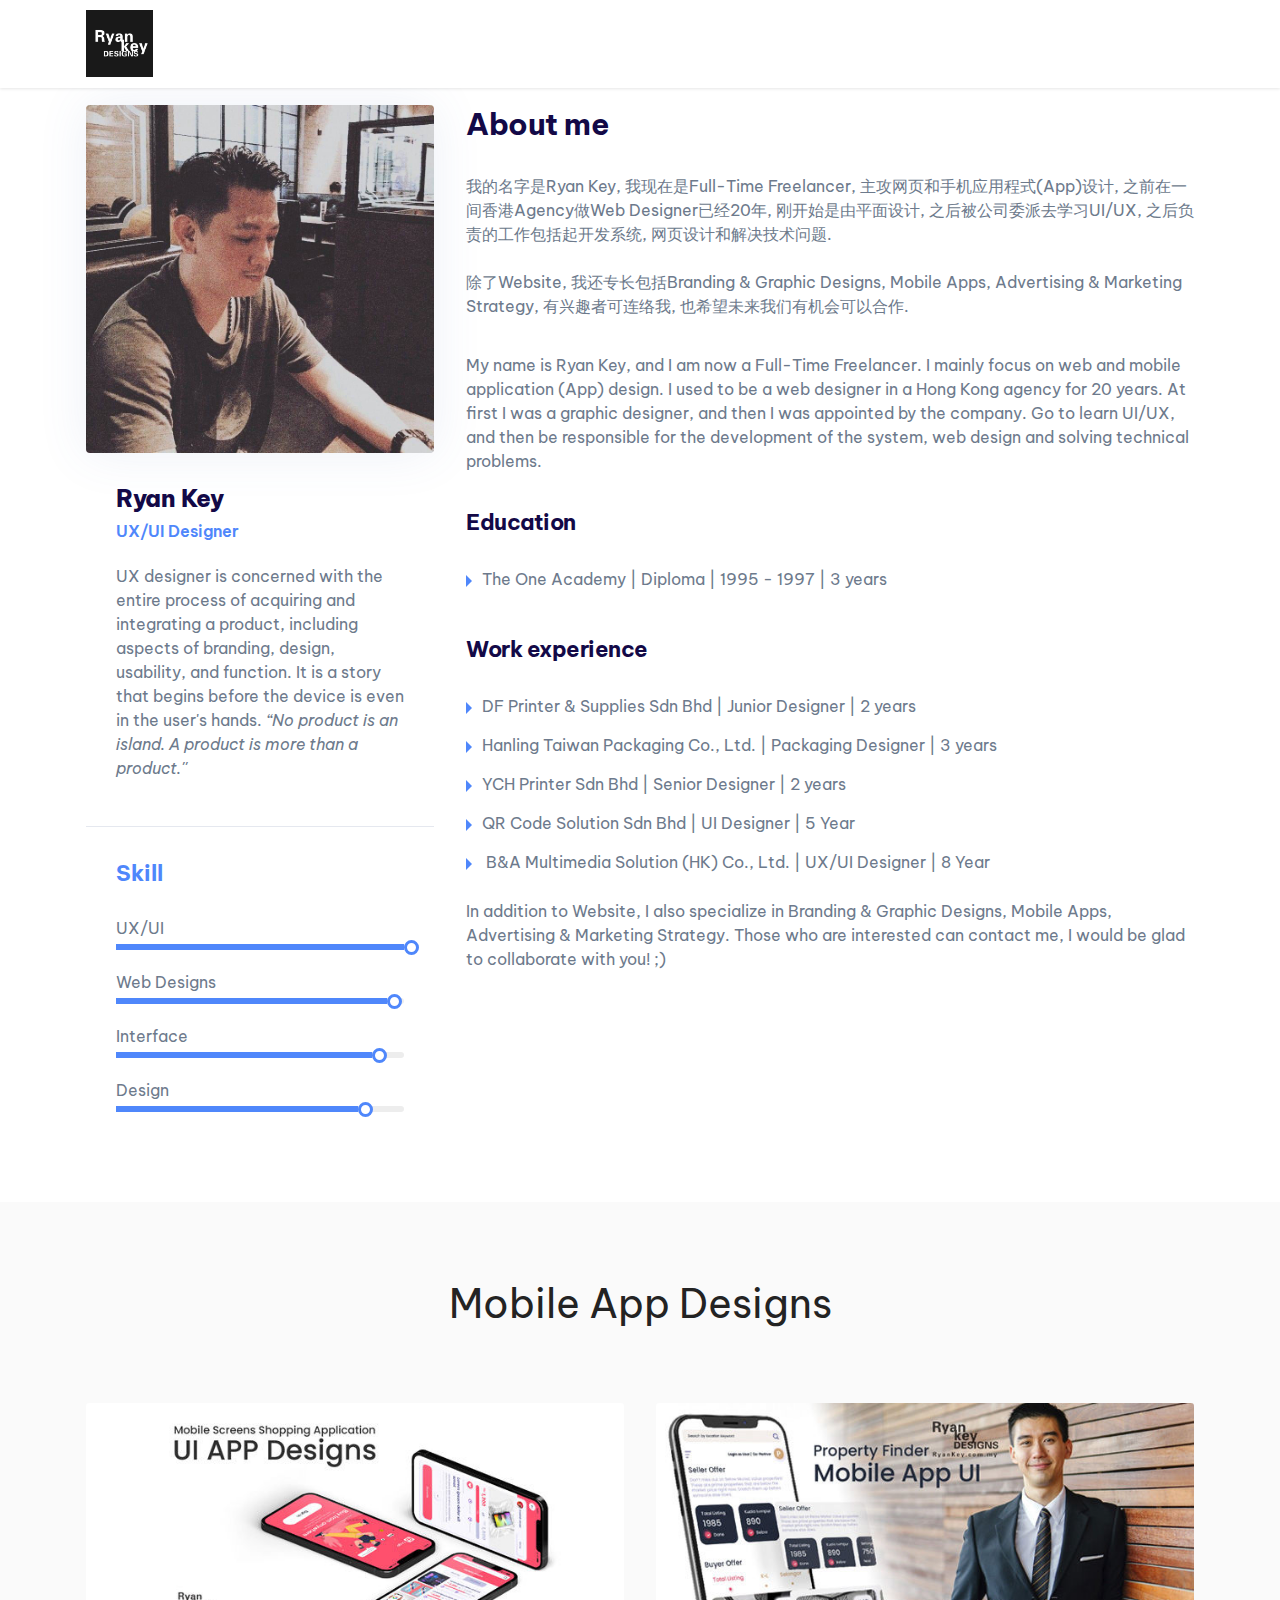
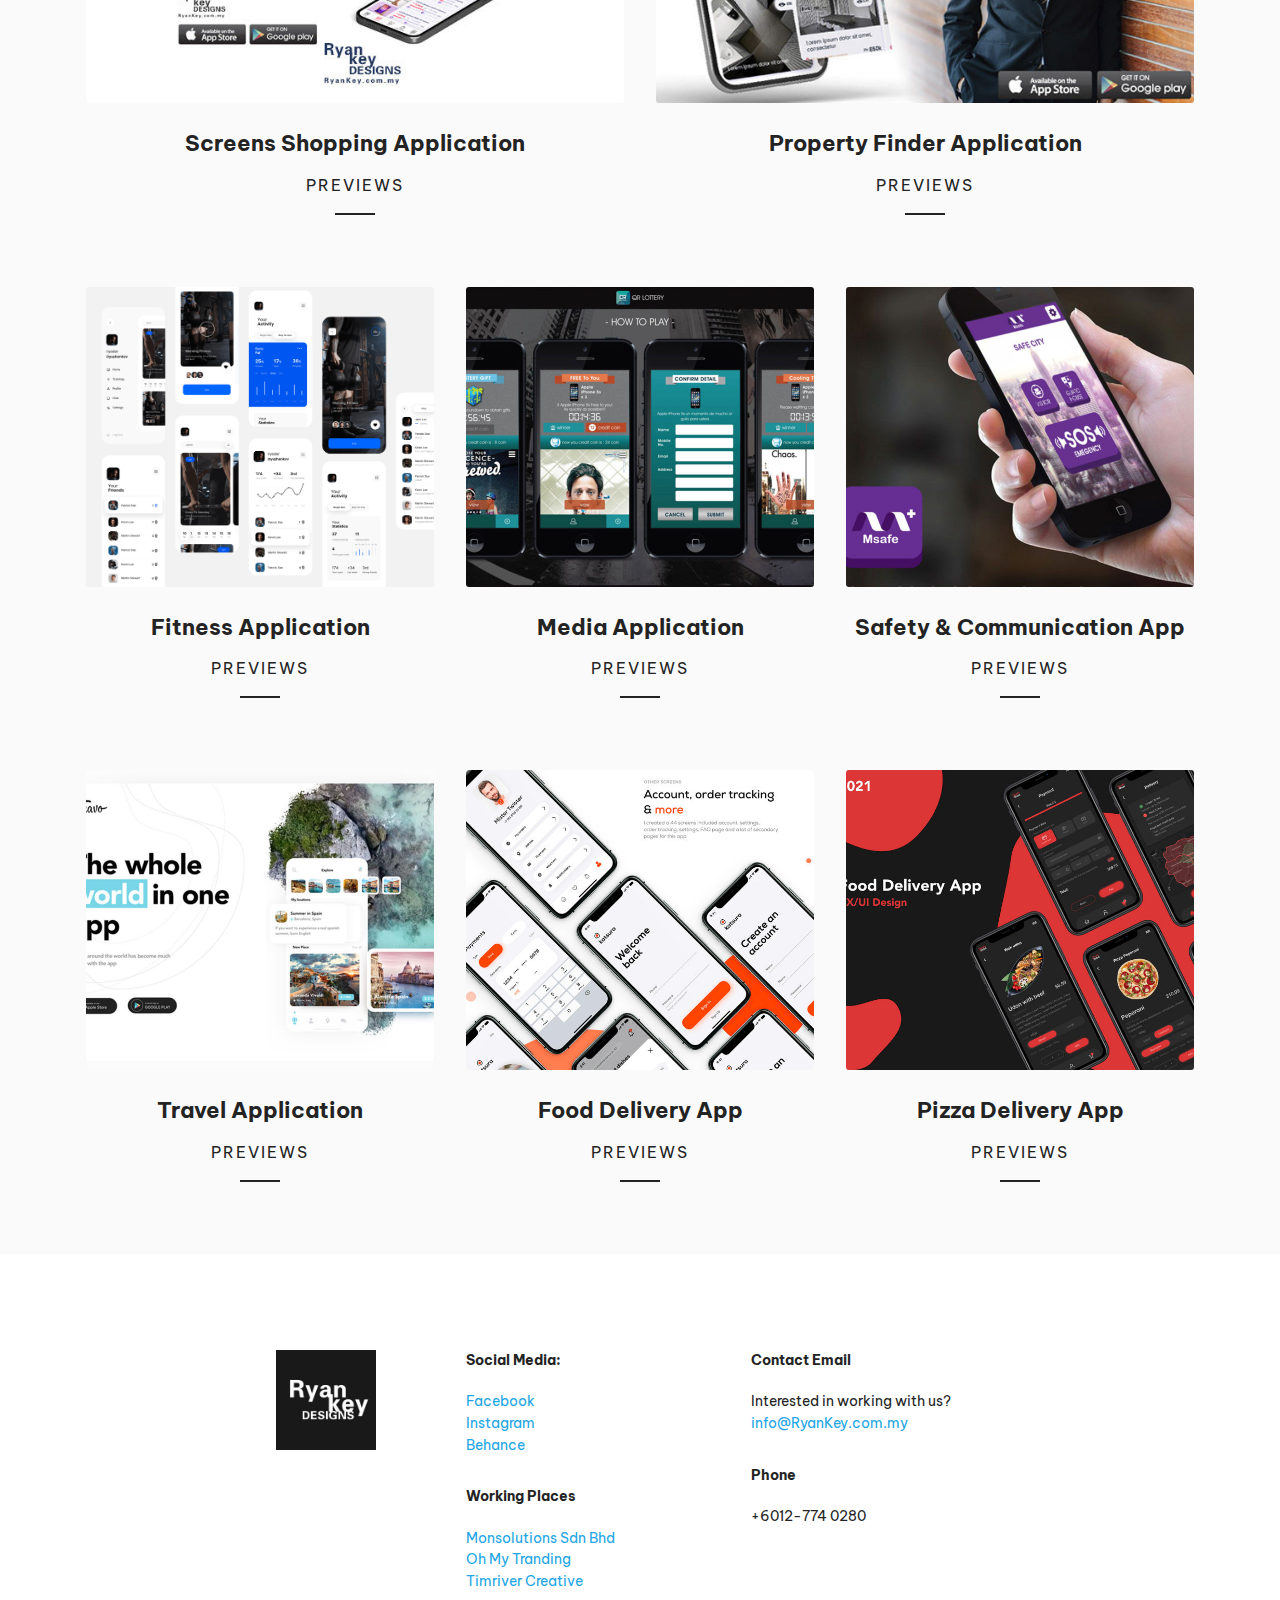
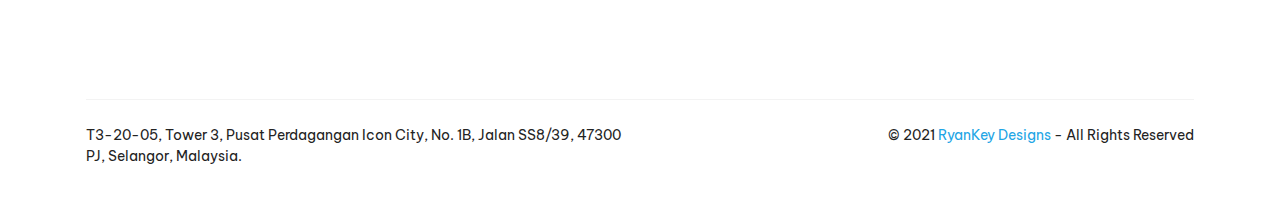
==== commit cb615baf: "create github pages" ====
--- a/index.html
+++ b/index.html
@@ -11,7 +11,7 @@
   <meta name="twitter:title" content="Mobile App Designs | RyanKey Designs">
   <meta name="viewport" content="width=device-width, initial-scale=1, minimum-scale=1">
   <link rel="shortcut icon" href="assets/images/icon-01-128x128.png" type="image/x-icon">
-  <meta name="description" content="我的名字是Ryan Key, 我现在是Full-Time Freelancer, 主攻网页和手机应用程式(App)设计, 之前在一间香港Agency做Web Designer已经20年, 刚开始是由平面设计, 之后被公司委派去学习UI/UX, 之后负责的工作包括起开发系统, 网页设计和解决技术问题.">
+  <meta name="description" content="我是Ryan Key, 我现在是Full-Time Freelancer, 主攻网页和手机应用程式(App)设计, 之前在一间香港Agency做Web Designer已经20年, 刚开始是由平面设计, 之后被公司委派去学习UI/UX, 之后负责的工作包括起开发系统, 网页设计和解决技术问题.">
   
   
   <title>Mobile App Designs | RyanKey Designs</title>
@@ -127,7 +127,7 @@
     </nav>
 </section>
 
-<section data-bs-version="5.1" class="team2 medicalm4_team2 cid-sFWbgwTgnp" id="team2-1r" data-rv-view="57">
+<section data-bs-version="5.1" class="team2 medicalm4_team2 cid-sFWbgwTgnp" id="team2-1r" data-rv-view="26">
 
     
 
@@ -248,6 +248,44 @@
     </div>
 </section>
 
+<section data-bs-version="5.1" class="content05 photom4_content05 cid-sI0RXLjXEB" id="content05-3d">
+
+    
+
+    
+    <div class="container">
+        <div class="row">
+
+            <div class="card col-12 col-md-6">
+                <div class="card-img">
+                    <a href="app_fitness.html"><img src="assets/images/shopping-app-680x355.jpg" alt="one_pop"></a>
+                </div>
+                <div class="card-box pt-4">
+                    
+                    <h4 class="card-title align-center pb-1 mbr-bold mbr-fonts-style display-5">Screens Shopping Application</h4>
+                    
+                    <h5 class="link align-center mbr-fonts-style display-7"><a href="shoppingapp.html" class="text-black text-primary">PREVIEWS</a></h5>
+                </div>
+            </div>
+
+            <div class="card col-12 col-md-6">
+                <div class="card-img">
+                    <a href="mediaapp.html" target="_blank"><img src="assets/images/property-app-680x355.jpg" alt="media_website"></a>
+                </div>
+                <div class="card-box pt-4">
+                    
+                    <h4 class="card-title align-center pb-1 mbr-bold mbr-fonts-style display-5">Property Finder Application</h4>
+                    
+                    <h5 class="link align-center mbr-fonts-style display-7"><a href="property_app.html" class="text-black text-primary" target="_blank">
+                            PREVIEWS</a></h5>
+                </div>
+            </div>
+
+            
+        </div>
+    </div>
+</section>
+
 <section data-bs-version="5.1" class="content05 photom4_content05 cid-sDSe8o6jkz" id="content05-q">
 
     
--- a/assets/mobirise/css/mbr-additional.css
+++ b/assets/mobirise/css/mbr-additional.css
@@ -1334,6 +1334,103 @@
   padding-bottom: 0rem;
   background-color: #fafafa;
 }
+.cid-sI0RXLjXEB {
+  padding-top: 45px;
+  padding-bottom: 45px;
+  background-color: #fafafa;
+}
+.cid-sI0RXLjXEB .mbr-text {
+  color: #767676;
+}
+.cid-sI0RXLjXEB .card-subtitle {
+  margin: 0;
+}
+.cid-sI0RXLjXEB .link {
+  margin: 0;
+}
+.cid-sI0RXLjXEB .link a {
+  position: relative;
+  letter-spacing: 2px;
+}
+.cid-sI0RXLjXEB .link a:after {
+  position: absolute;
+  content: '';
+  bottom: -20px;
+  left: 0;
+  margin: auto;
+  right: 0;
+  width: 40px;
+  height: 2px;
+  background: currentColor;
+}
+.cid-sI0RXLjXEB .icon-box {
+  display: flex;
+  align-items: center;
+  justify-content: center;
+  margin-bottom: 1.2rem;
+  padding-bottom: 1rem;
+  border-bottom: 1px solid lightgray;
+}
+.cid-sI0RXLjXEB .item {
+  display: flex;
+  align-items: center;
+  padding: 0 0.6rem;
+}
+.cid-sI0RXLjXEB .mbr-iconfont {
+  color: #000000 !important;
+  font-size: 1rem !important;
+  padding-right: 0.5rem;
+  padding-bottom: 0.1rem;
+}
+.cid-sI0RXLjXEB .date {
+  margin: 0;
+}
+.cid-sI0RXLjXEB img {
+  transition: all 0.3s;
+  object-fit: cover;
+  height: 100%;
+}
+.cid-sI0RXLjXEB .card-img {
+  overflow: hidden;
+  position: relative;
+  height: 300px;
+}
+.cid-sI0RXLjXEB .card-img:before {
+  content: '';
+  position: absolute;
+  width: 100%;
+  height: 100%;
+  background-color: black;
+  opacity: 0;
+  left: 0;
+  top: 0;
+  transition: all 0.3s;
+  pointer-events: none;
+  z-index: 2;
+}
+.cid-sI0RXLjXEB .card-img:hover:before {
+  opacity: 0.4;
+}
+.cid-sI0RXLjXEB .card-img:hover img {
+  transform: scale(1.05);
+}
+@media (max-width: 767px) {
+  .cid-sI0RXLjXEB .icon-box {
+    flex-direction: column;
+  }
+  .cid-sI0RXLjXEB .item {
+    padding-right: 0rem;
+    padding-bottom: 0.3rem;
+  }
+}
+.cid-sI0RXLjXEB .row {
+  justify-content: center;
+}
+@media (max-width: 992px) {
+  .cid-sI0RXLjXEB .card {
+    margin-bottom: 3rem;
+  }
+}
 .cid-sDSe8o6jkz {
   padding-top: 45px;
   padding-bottom: 45px;
@@ -4061,27 +4158,6 @@
   margin: 0;
   padding-bottom: 100px;
 }
-.cid-sFWIVmNMMl {
-  padding-top: 1rem;
-  padding-bottom: 5rem;
-  background-color: #ffffff;
-}
-@media (max-width: 991px) {
-  .cid-sFWIVmNMMl .image-wrapper {
-    margin-bottom: 1rem;
-  }
-}
-.cid-sFWIVmNMMl .row {
-  flex-direction: row-reverse;
-}
-.cid-sFWIVmNMMl img {
-  width: 100%;
-}
-.cid-sFWIVmNMMl .mbr-section-title {
-  padding: 0;
-  margin: 0;
-  padding-bottom: 100px;
-}
 .cid-sFWIVq1s39 {
   padding-top: 6rem;
   padding-bottom: 2rem;
--- a/assets/mobirise/css/mbr-additional.css
+++ b/assets/mobirise/css/mbr-additional.css
@@ -1334,6 +1334,103 @@
   padding-bottom: 0rem;
   background-color: #fafafa;
 }
+.cid-sI0RXLjXEB {
+  padding-top: 45px;
+  padding-bottom: 45px;
+  background-color: #fafafa;
+}
+.cid-sI0RXLjXEB .mbr-text {
+  color: #767676;
+}
+.cid-sI0RXLjXEB .card-subtitle {
+  margin: 0;
+}
+.cid-sI0RXLjXEB .link {
+  margin: 0;
+}
+.cid-sI0RXLjXEB .link a {
+  position: relative;
+  letter-spacing: 2px;
+}
+.cid-sI0RXLjXEB .link a:after {
+  position: absolute;
+  content: '';
+  bottom: -20px;
+  left: 0;
+  margin: auto;
+  right: 0;
+  width: 40px;
+  height: 2px;
+  background: currentColor;
+}
+.cid-sI0RXLjXEB .icon-box {
+  display: flex;
+  align-items: center;
+  justify-content: center;
+  margin-bottom: 1.2rem;
+  padding-bottom: 1rem;
+  border-bottom: 1px solid lightgray;
+}
+.cid-sI0RXLjXEB .item {
+  display: flex;
+  align-items: center;
+  padding: 0 0.6rem;
+}
+.cid-sI0RXLjXEB .mbr-iconfont {
+  color: #000000 !important;
+  font-size: 1rem !important;
+  padding-right: 0.5rem;
+  padding-bottom: 0.1rem;
+}
+.cid-sI0RXLjXEB .date {
+  margin: 0;
+}
+.cid-sI0RXLjXEB img {
+  transition: all 0.3s;
+  object-fit: cover;
+  height: 100%;
+}
+.cid-sI0RXLjXEB .card-img {
+  overflow: hidden;
+  position: relative;
+  height: 300px;
+}
+.cid-sI0RXLjXEB .card-img:before {
+  content: '';
+  position: absolute;
+  width: 100%;
+  height: 100%;
+  background-color: black;
+  opacity: 0;
+  left: 0;
+  top: 0;
+  transition: all 0.3s;
+  pointer-events: none;
+  z-index: 2;
+}
+.cid-sI0RXLjXEB .card-img:hover:before {
+  opacity: 0.4;
+}
+.cid-sI0RXLjXEB .card-img:hover img {
+  transform: scale(1.05);
+}
+@media (max-width: 767px) {
+  .cid-sI0RXLjXEB .icon-box {
+    flex-direction: column;
+  }
+  .cid-sI0RXLjXEB .item {
+    padding-right: 0rem;
+    padding-bottom: 0.3rem;
+  }
+}
+.cid-sI0RXLjXEB .row {
+  justify-content: center;
+}
+@media (max-width: 992px) {
+  .cid-sI0RXLjXEB .card {
+    margin-bottom: 3rem;
+  }
+}
 .cid-sDSe8o6jkz {
   padding-top: 45px;
   padding-bottom: 45px;
@@ -4061,27 +4158,6 @@
   margin: 0;
   padding-bottom: 100px;
 }
-.cid-sFWIVmNMMl {
-  padding-top: 1rem;
-  padding-bottom: 5rem;
-  background-color: #ffffff;
-}
-@media (max-width: 991px) {
-  .cid-sFWIVmNMMl .image-wrapper {
-    margin-bottom: 1rem;
-  }
-}
-.cid-sFWIVmNMMl .row {
-  flex-direction: row-reverse;
-}
-.cid-sFWIVmNMMl img {
-  width: 100%;
-}
-.cid-sFWIVmNMMl .mbr-section-title {
-  padding: 0;
-  margin: 0;
-  padding-bottom: 100px;
-}
 .cid-sFWIVq1s39 {
   padding-top: 6rem;
   padding-bottom: 2rem;
